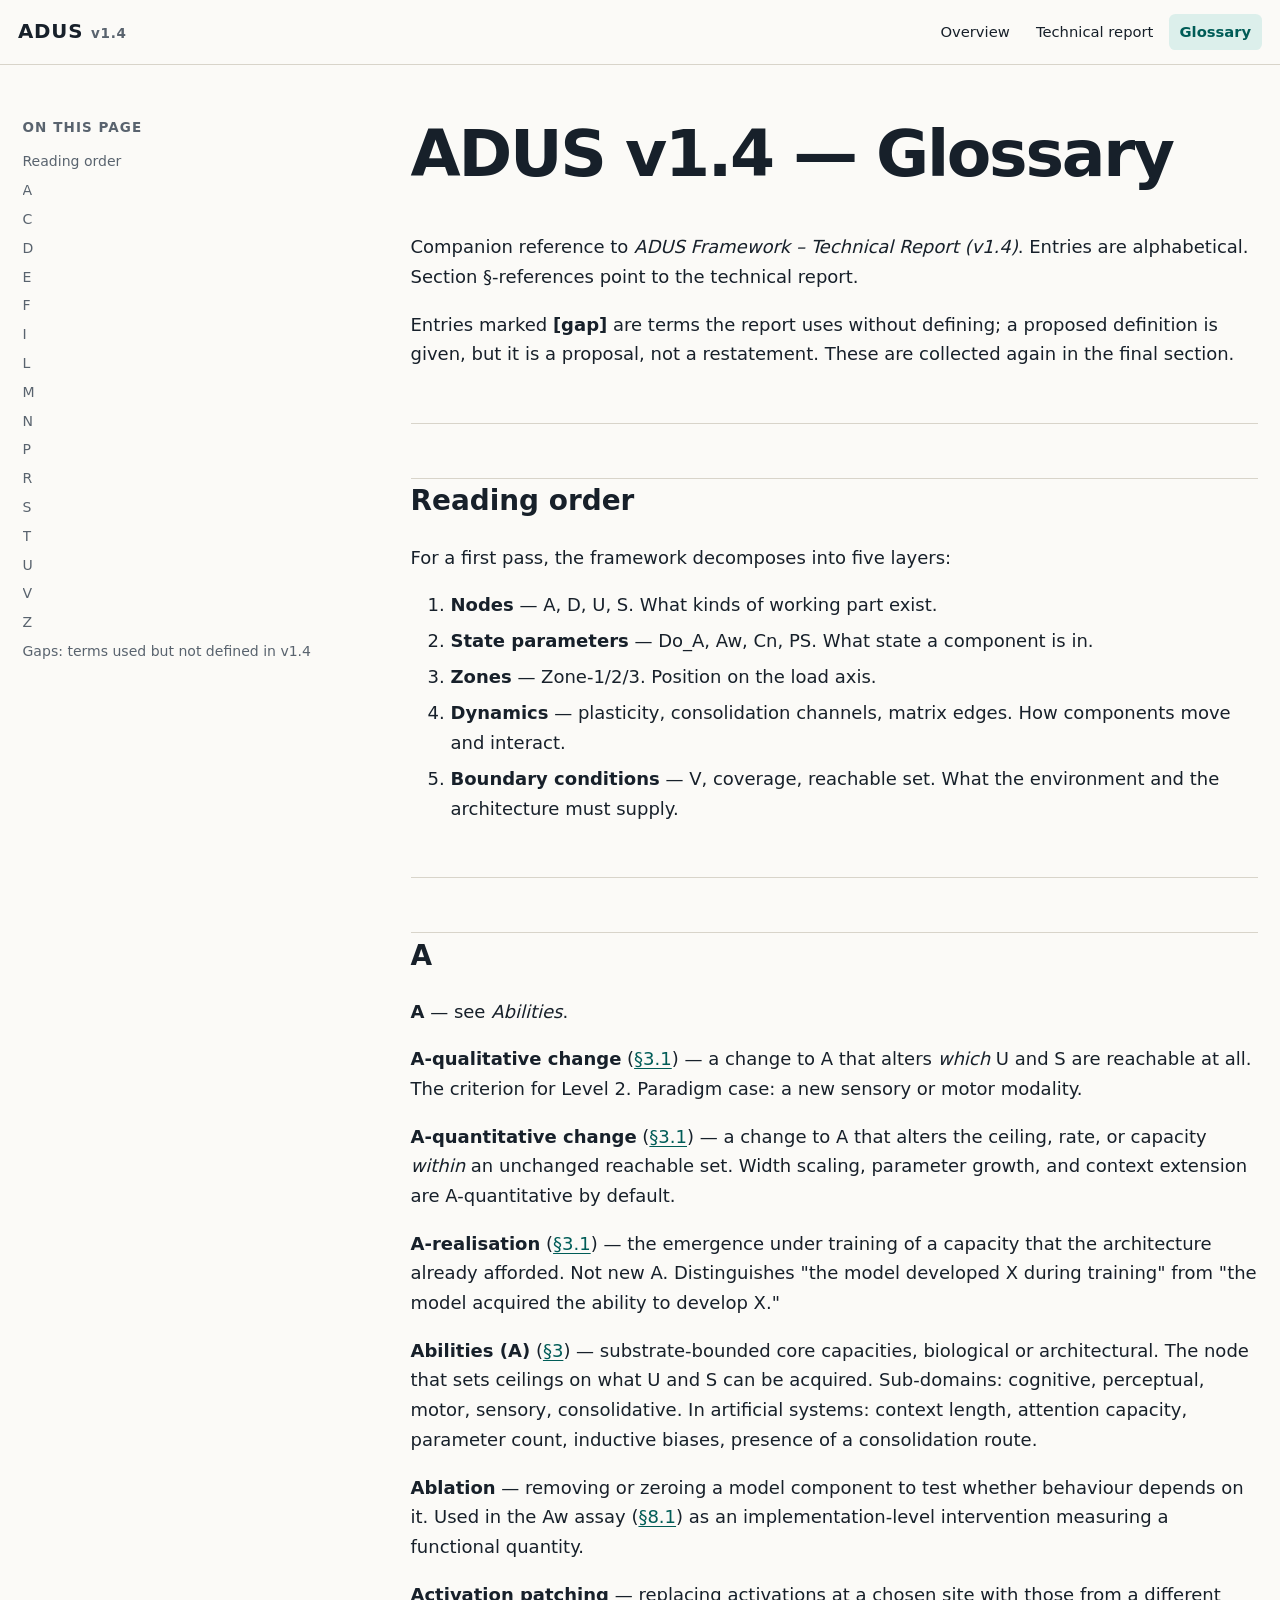
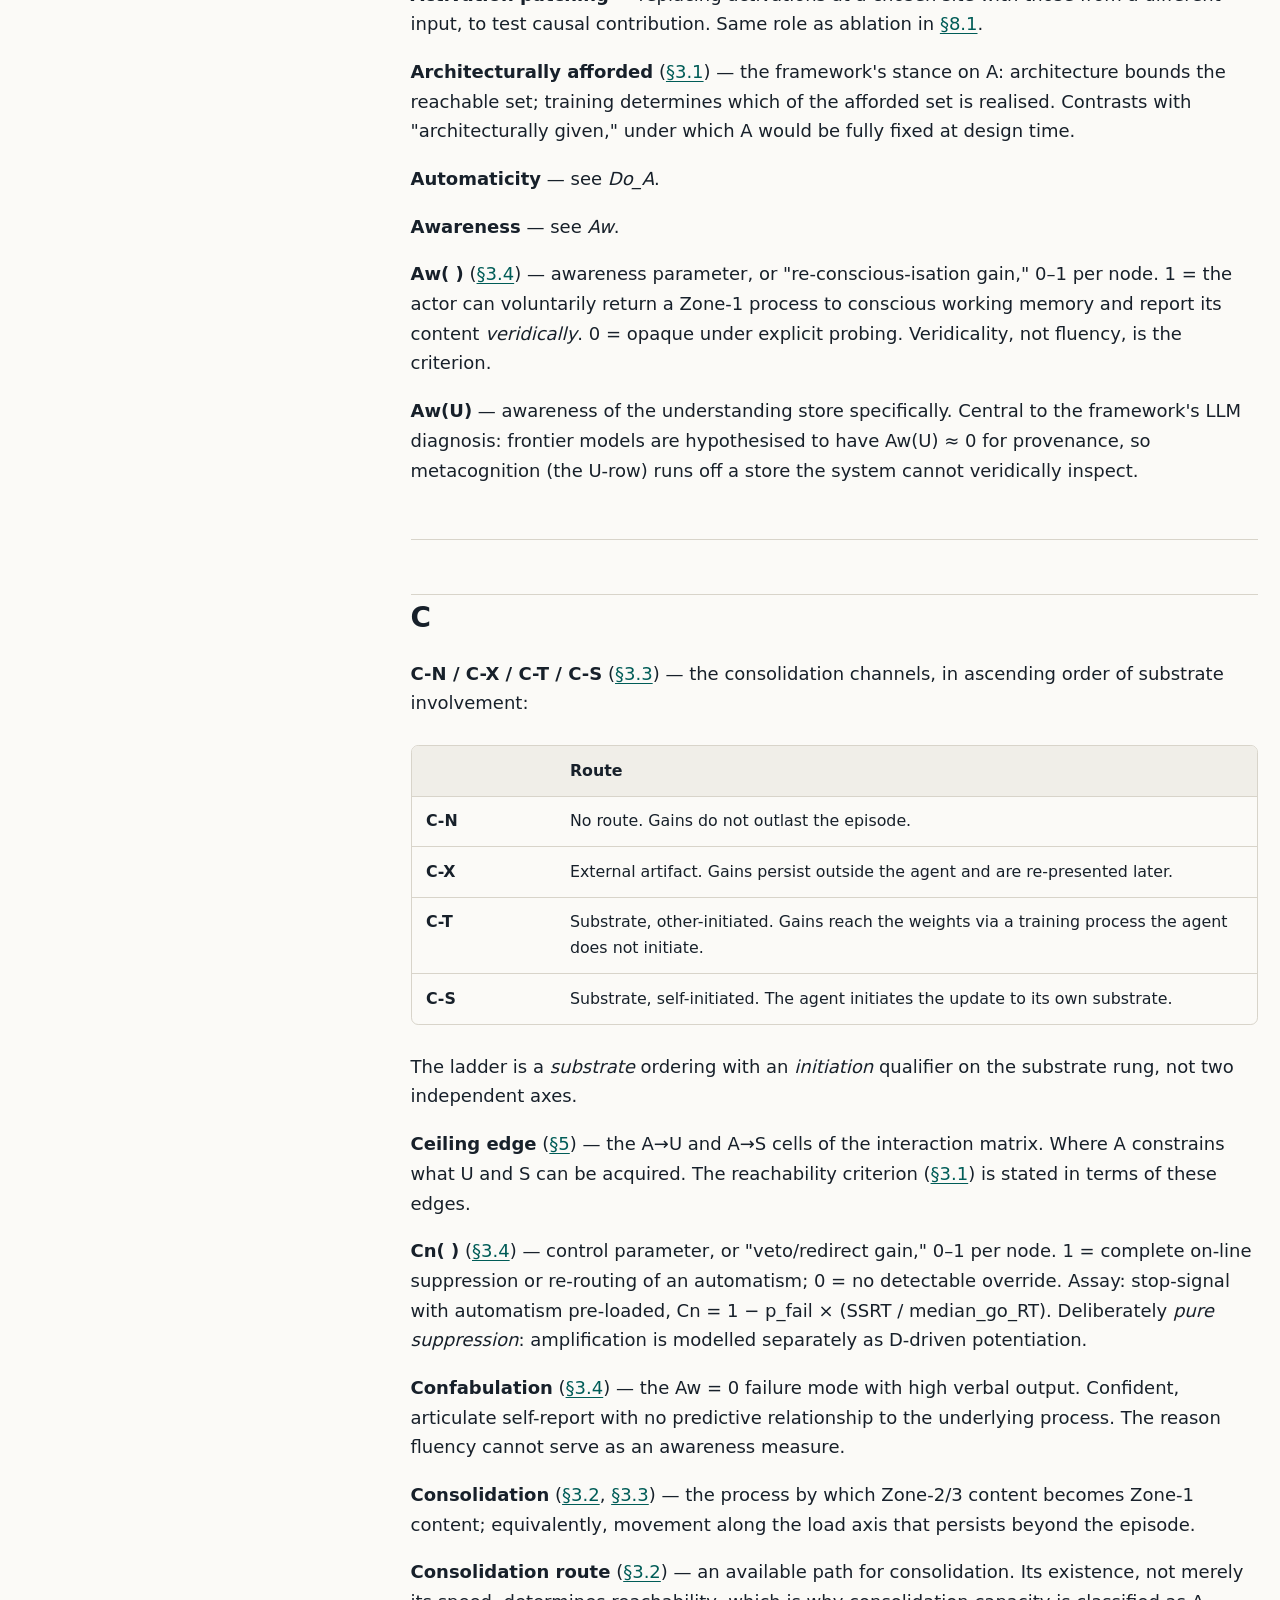
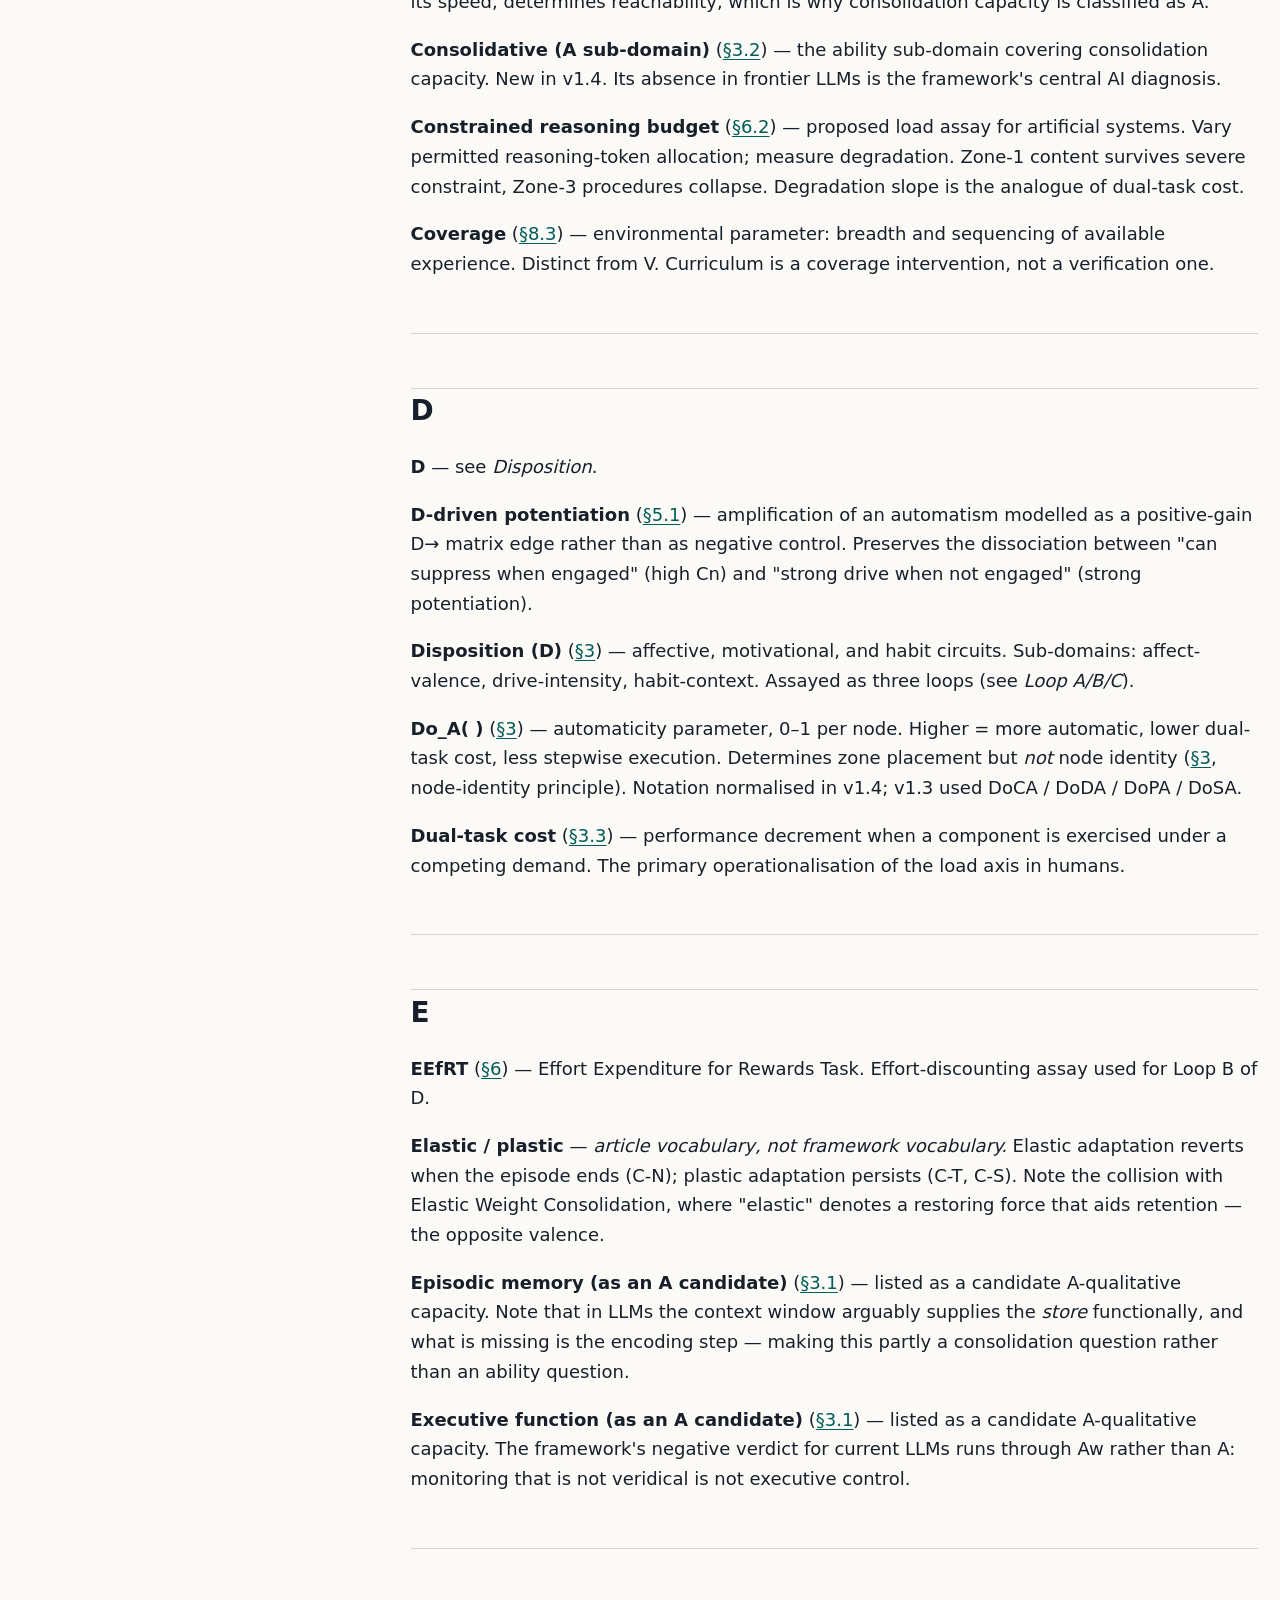
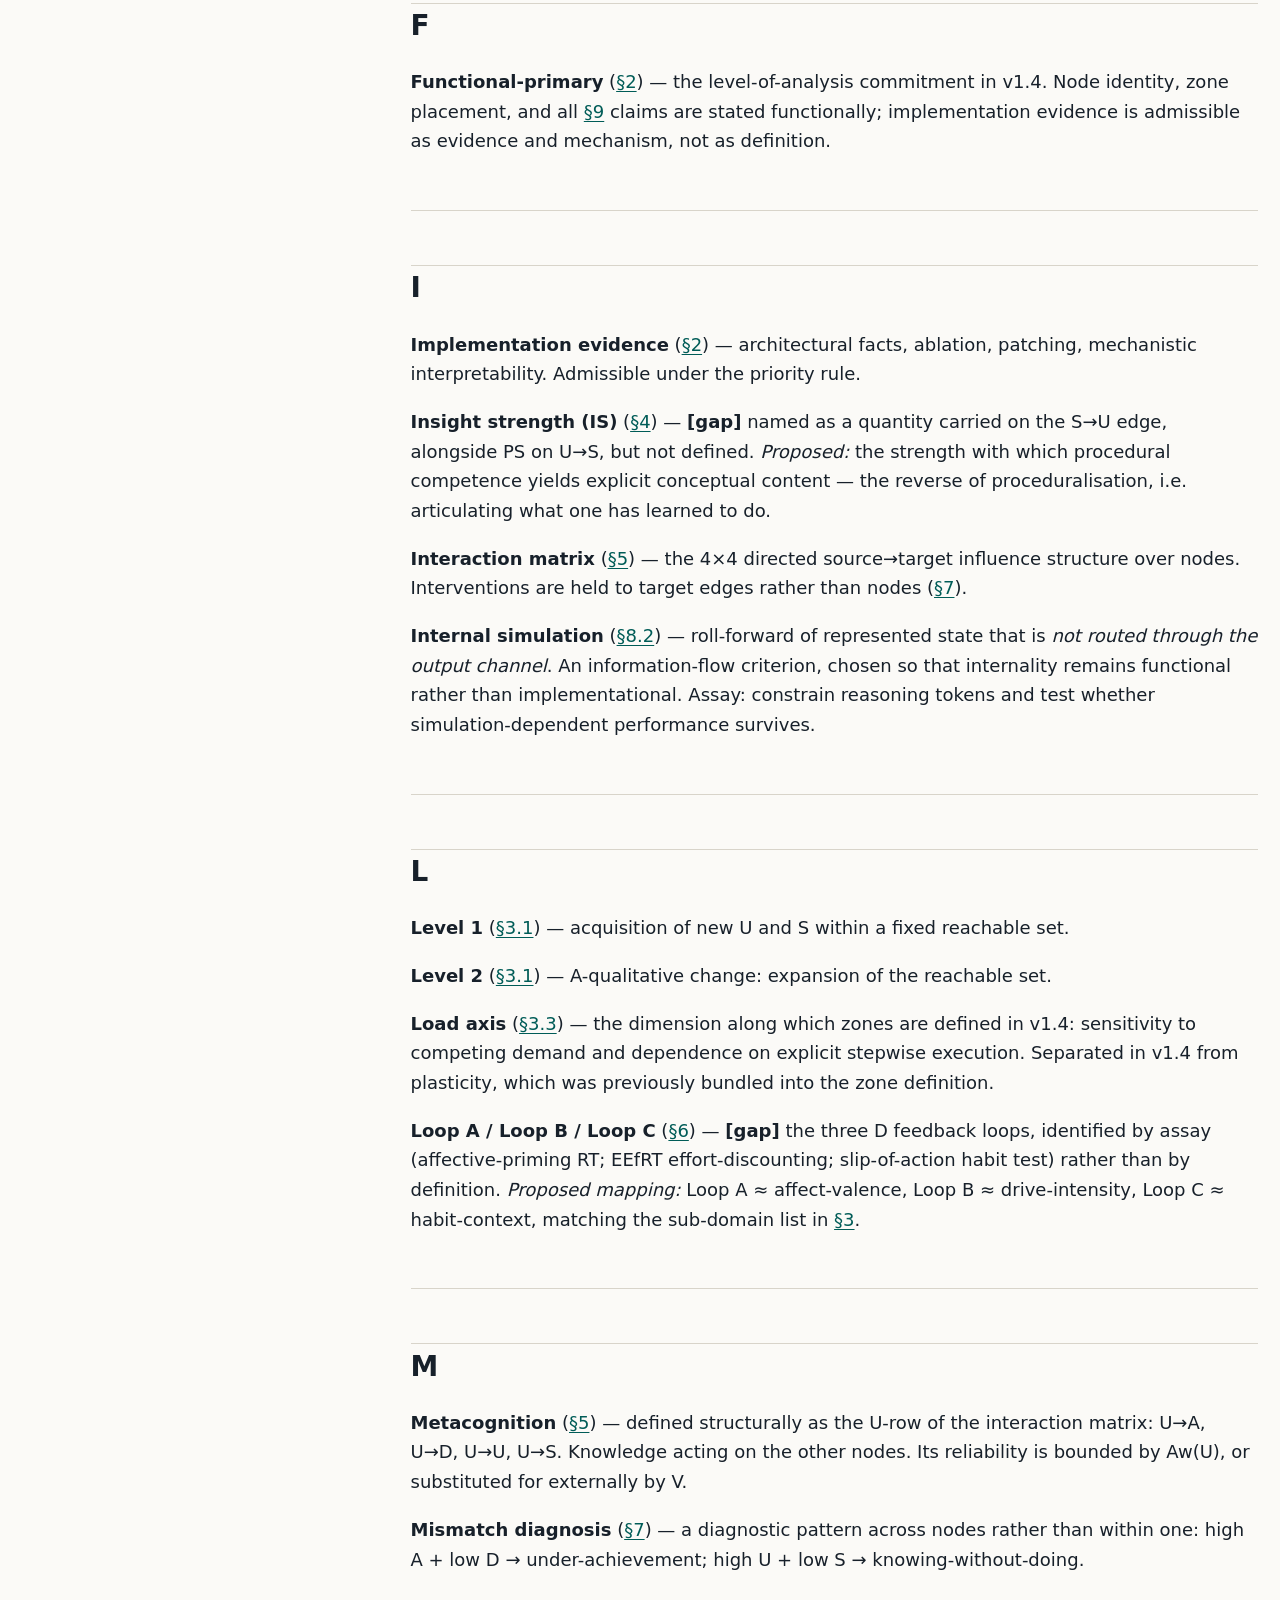
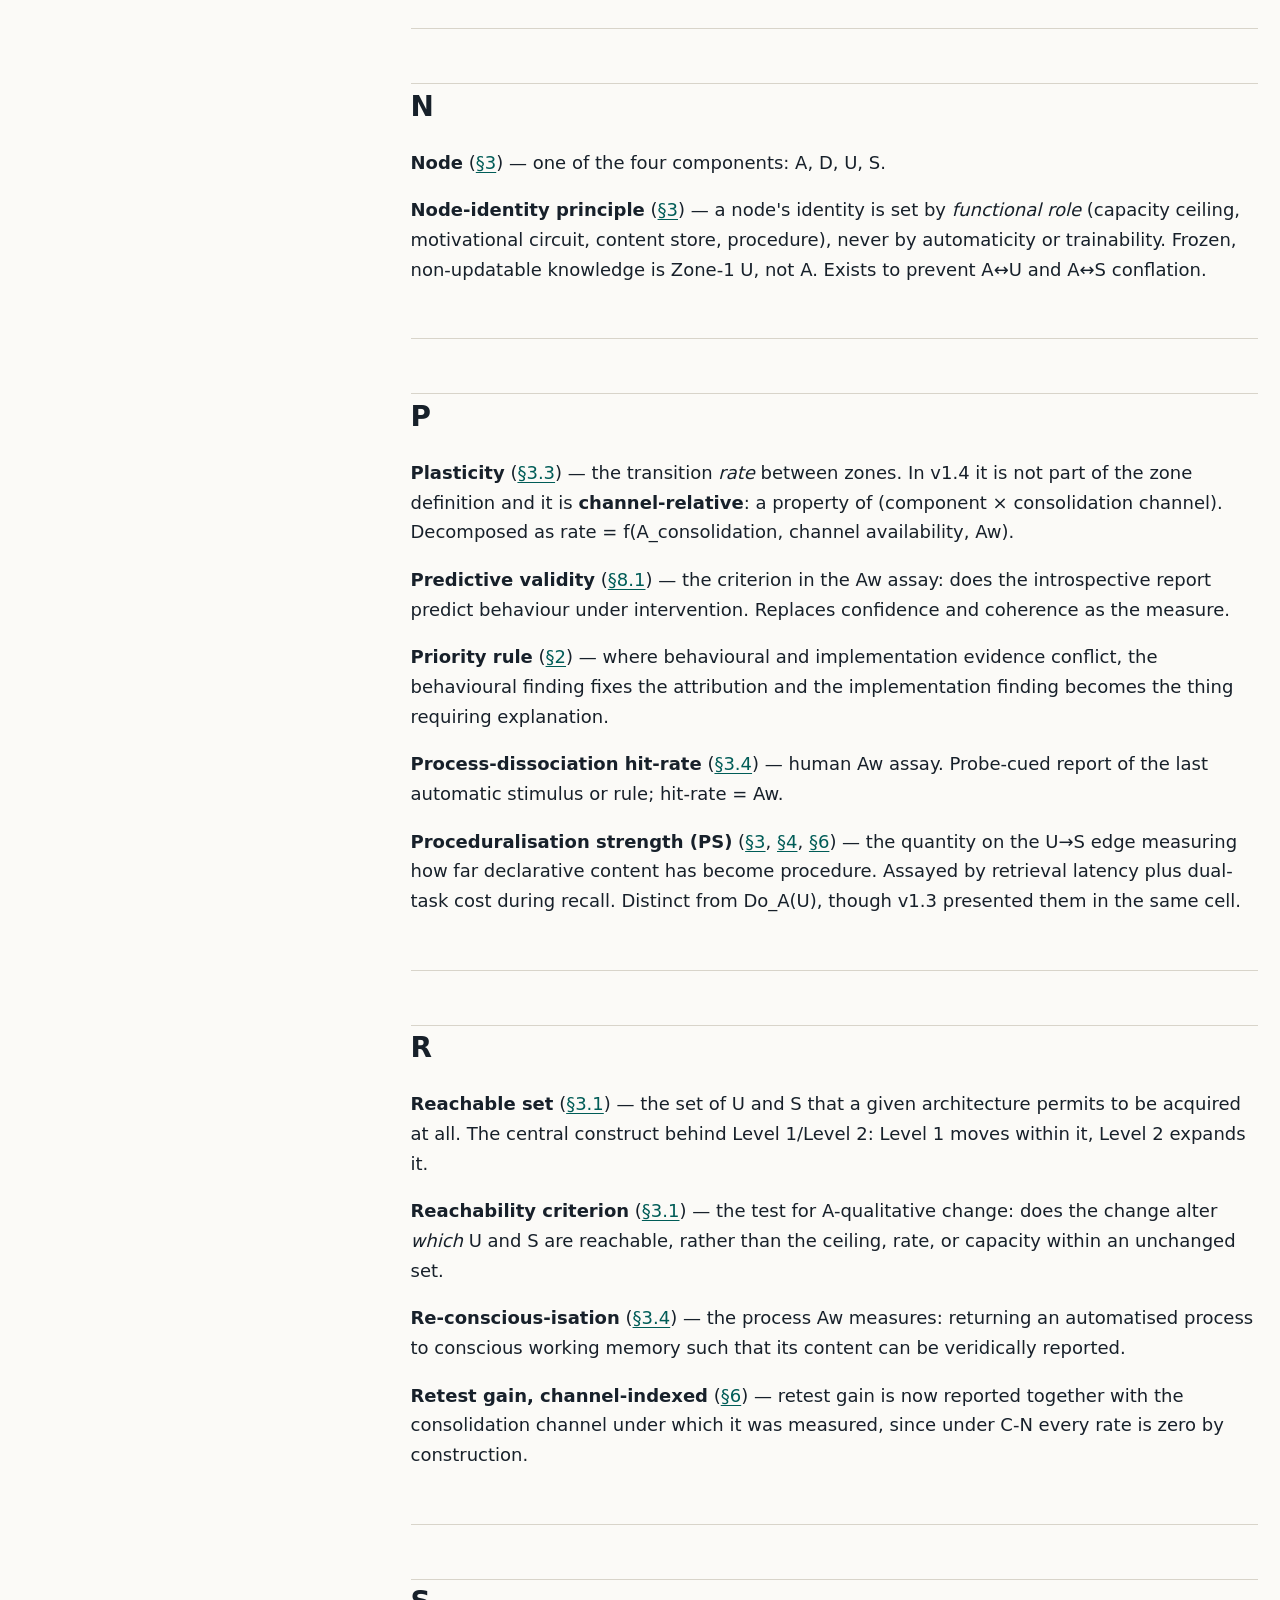
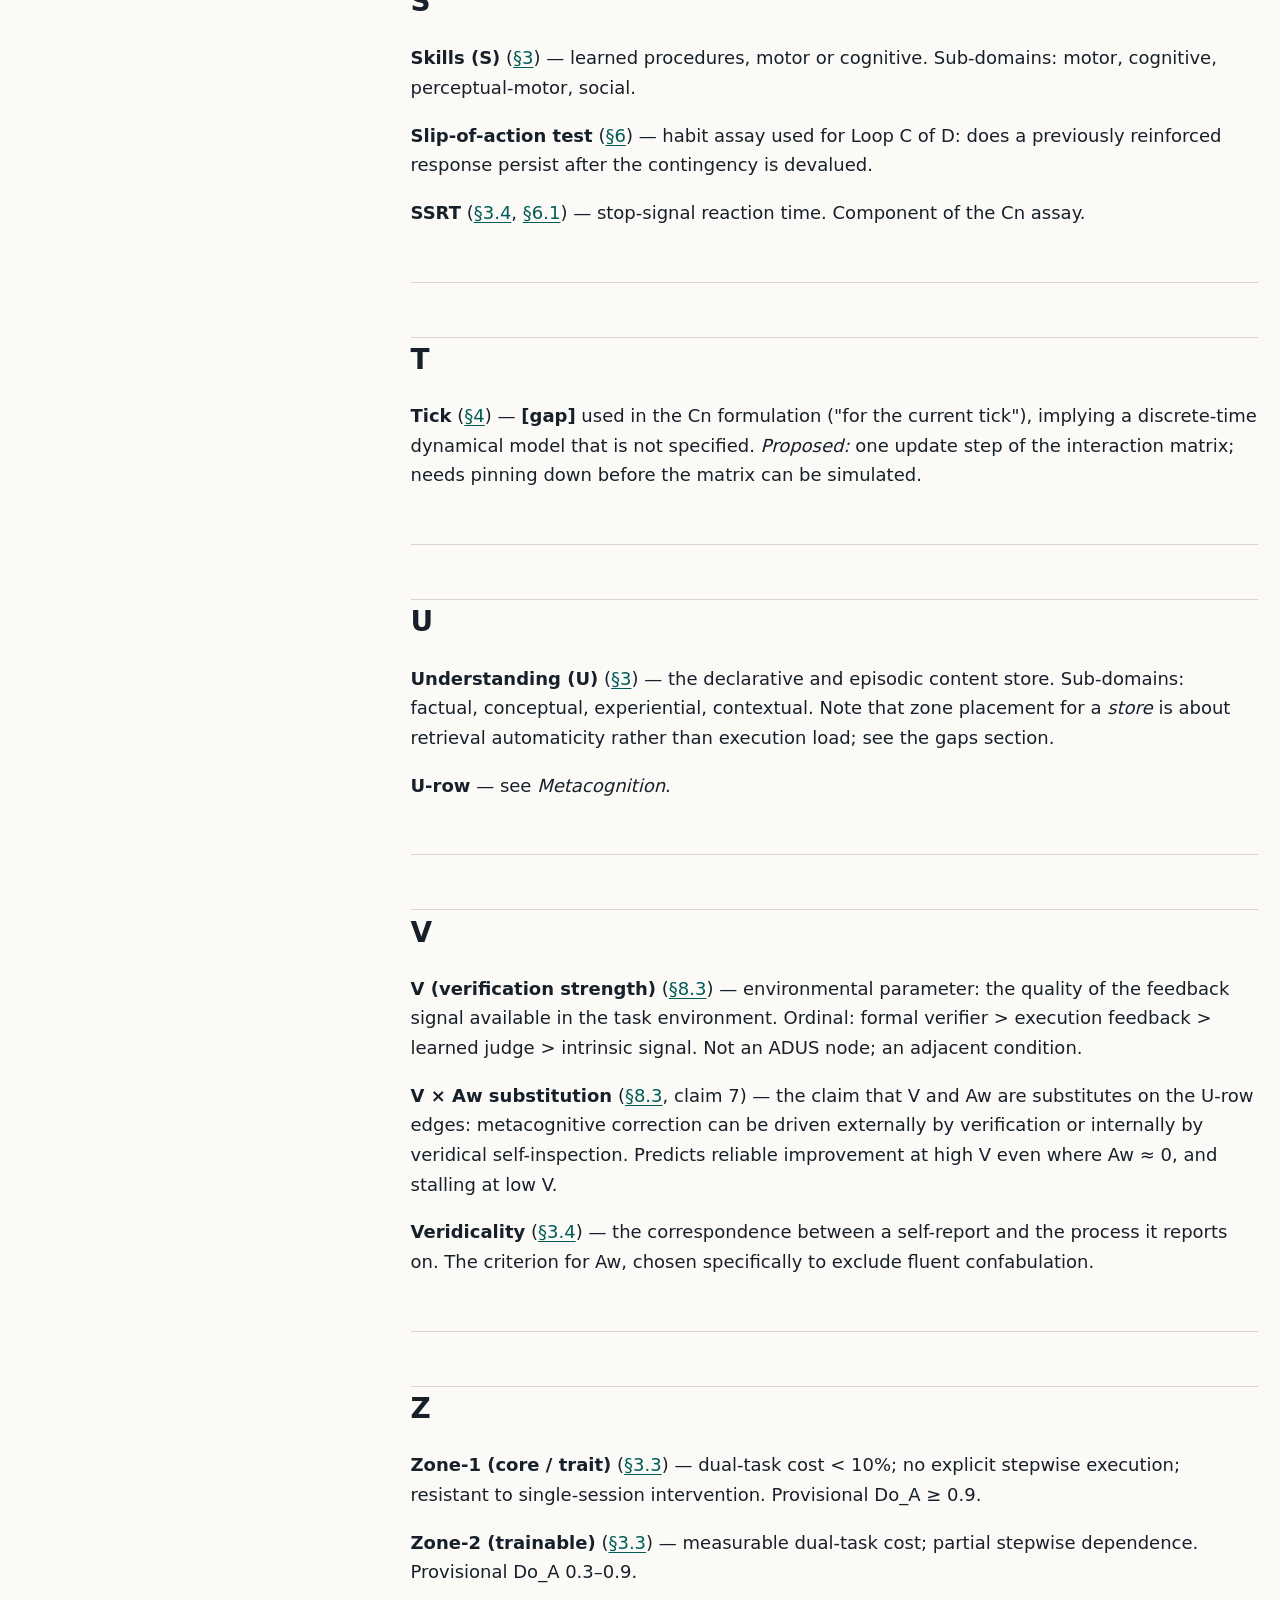
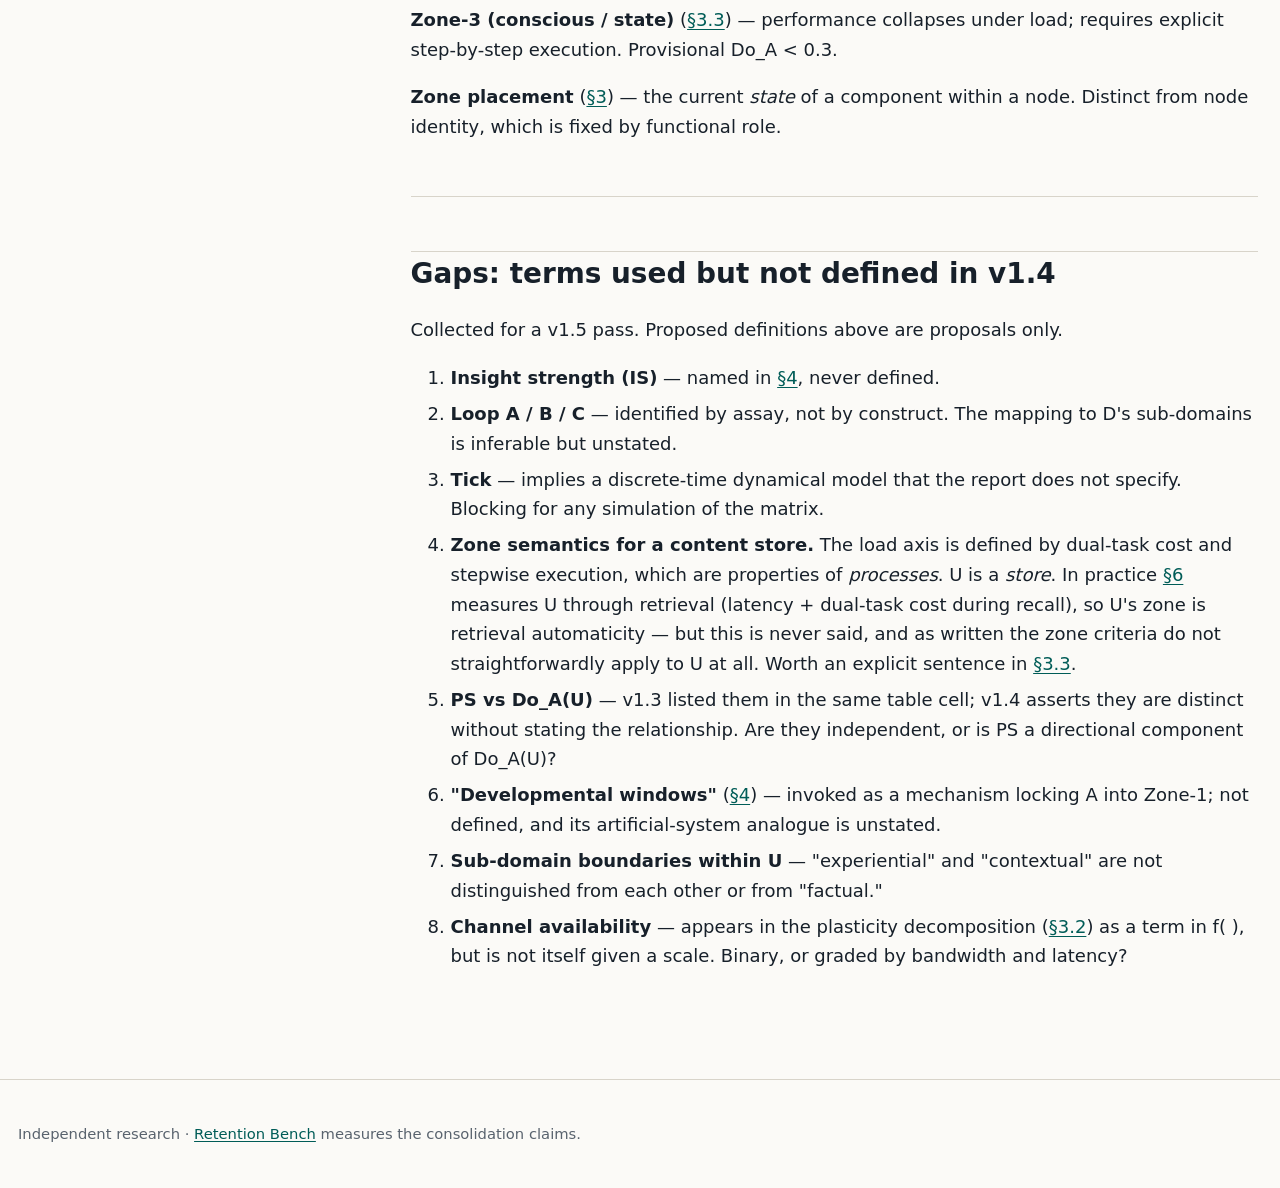
==== docs/glossary.html @ 07ac0e33 "Publish ADUS v1.4 as a static site" ====
<!doctype html>
<html lang="en">
<head>
  <meta charset="utf-8">
  <meta name="viewport" content="width=device-width, initial-scale=1">
  <meta name="description" content="ADUS v1.4 framework documents">
  <title>ADUS v1.4 — Glossary</title>
  <link rel="stylesheet" href="styles.css">
</head>
<body>
  <a class="skip-link" href="#content">Skip to content</a>
  <header class="site-header"><a class="brand" href="index.html">ADUS <span>v1.4</span></a><nav aria-label="Primary"><a href="index.html">Overview</a><a href="report.html">Technical report</a><a href="glossary.html" aria-current="page">Glossary</a></nav></header>
  <div class="layout"><nav class="toc" aria-label="On this page"><h2>On this page</h2><ol><li class="toc-level-2"><a href="#reading-order">Reading order</a></li><li class="toc-level-2"><a href="#a">A</a></li><li class="toc-level-2"><a href="#c">C</a></li><li class="toc-level-2"><a href="#d">D</a></li><li class="toc-level-2"><a href="#e">E</a></li><li class="toc-level-2"><a href="#f">F</a></li><li class="toc-level-2"><a href="#i">I</a></li><li class="toc-level-2"><a href="#l">L</a></li><li class="toc-level-2"><a href="#m">M</a></li><li class="toc-level-2"><a href="#n">N</a></li><li class="toc-level-2"><a href="#p">P</a></li><li class="toc-level-2"><a href="#r">R</a></li><li class="toc-level-2"><a href="#s">S</a></li><li class="toc-level-2"><a href="#t">T</a></li><li class="toc-level-2"><a href="#u">U</a></li><li class="toc-level-2"><a href="#v">V</a></li><li class="toc-level-2"><a href="#z">Z</a></li><li class="toc-level-2"><a href="#gaps-terms-used-but-not-defined-in-v1-4">Gaps: terms used but not defined in v1.4</a></li></ol></nav><main id="content"><h1 id="adus-v1-4-glossary">ADUS v1.4 — Glossary<a class="permalink" href="#adus-v1-4-glossary" aria-label="Link to this section">#</a></h1>
<p>Companion reference to <em>ADUS Framework – Technical Report (v1.4)</em>. Entries are alphabetical. Section §-references point to the technical report.</p>
<p>Entries marked <strong>[gap]</strong> are terms the report uses without defining; a proposed definition is given, but it is a proposal, not a restatement. These are collected again in the final section.</p>
<hr>
<h2 id="reading-order">Reading order<a class="permalink" href="#reading-order" aria-label="Link to this section">#</a></h2>
<p>For a first pass, the framework decomposes into five layers:</p>
<ol>
<li><strong>Nodes</strong> — A, D, U, S. What kinds of working part exist.</li>
<li><strong>State parameters</strong> — Do_A, Aw, Cn, PS. What state a component is in.</li>
<li><strong>Zones</strong> — Zone-1/2/3. Position on the load axis.</li>
<li><strong>Dynamics</strong> — plasticity, consolidation channels, matrix edges. How components move and interact.</li>
<li><strong>Boundary conditions</strong> — V, coverage, reachable set. What the environment and the architecture must supply.</li>
</ol>
<hr>
<h2 id="a">A<a class="permalink" href="#a" aria-label="Link to this section">#</a></h2>
<p><strong>A</strong> — see <em>Abilities</em>.</p>
<p><strong>A-qualitative change</strong> (<a class="section-ref" href="report.html#3-1-abilities-qualitative-and-quantitative-change">§3.1</a>) — a change to A that alters <em>which</em> U and S are reachable at all. The criterion for Level 2. Paradigm case: a new sensory or motor modality.</p>
<p><strong>A-quantitative change</strong> (<a class="section-ref" href="report.html#3-1-abilities-qualitative-and-quantitative-change">§3.1</a>) — a change to A that alters the ceiling, rate, or capacity <em>within</em> an unchanged reachable set. Width scaling, parameter growth, and context extension are A-quantitative by default.</p>
<p><strong>A-realisation</strong> (<a class="section-ref" href="report.html#3-1-abilities-qualitative-and-quantitative-change">§3.1</a>) — the emergence under training of a capacity that the architecture already afforded. Not new A. Distinguishes "the model developed X during training" from "the model acquired the ability to develop X."</p>
<p><strong>Abilities (A)</strong> (<a class="section-ref" href="report.html#3-component-model">§3</a>) — substrate-bounded core capacities, biological or architectural. The node that sets ceilings on what U and S can be acquired. Sub-domains: cognitive, perceptual, motor, sensory, consolidative. In artificial systems: context length, attention capacity, parameter count, inductive biases, presence of a consolidation route.</p>
<p><strong>Ablation</strong> — removing or zeroing a model component to test whether behaviour depends on it. Used in the Aw assay (<a class="section-ref" href="report.html#8-1-proposed-aw-assay">§8.1</a>) as an implementation-level intervention measuring a functional quantity.</p>
<p><strong>Activation patching</strong> — replacing activations at a chosen site with those from a different input, to test causal contribution. Same role as ablation in <a class="section-ref" href="report.html#8-1-proposed-aw-assay">§8.1</a>.</p>
<p><strong>Architecturally afforded</strong> (<a class="section-ref" href="report.html#3-1-abilities-qualitative-and-quantitative-change">§3.1</a>) — the framework's stance on A: architecture bounds the reachable set; training determines which of the afforded set is realised. Contrasts with "architecturally given," under which A would be fully fixed at design time.</p>
<p><strong>Automaticity</strong> — see <em>Do_A</em>.</p>
<p><strong>Awareness</strong> — see <em>Aw</em>.</p>
<p><strong>Aw( )</strong> (<a class="section-ref" href="report.html#3-4-awareness-control-parameters">§3.4</a>) — awareness parameter, or "re-conscious-isation gain," 0–1 per node. 1 = the actor can voluntarily return a Zone-1 process to conscious working memory and report its content <em>veridically</em>. 0 = opaque under explicit probing. Veridicality, not fluency, is the criterion.</p>
<p><strong>Aw(U)</strong> — awareness of the understanding store specifically. Central to the framework's LLM diagnosis: frontier models are hypothesised to have Aw(U) ≈ 0 for provenance, so metacognition (the U-row) runs off a store the system cannot veridically inspect.</p>
<hr>
<h2 id="c">C<a class="permalink" href="#c" aria-label="Link to this section">#</a></h2>
<p><strong>C-N / C-X / C-T / C-S</strong> (<a class="section-ref" href="report.html#3-3-zones-and-plasticity">§3.3</a>) — the consolidation channels, in ascending order of substrate involvement:</p>
<div class="table-wrap"><table><thead><tr><th></th><th>Route</th></tr></thead><tbody>
<tr><td><strong>C-N</strong></td><td>No route. Gains do not outlast the episode.</td></tr>
<tr><td><strong>C-X</strong></td><td>External artifact. Gains persist outside the agent and are re-presented later.</td></tr>
<tr><td><strong>C-T</strong></td><td>Substrate, other-initiated. Gains reach the weights via a training process the agent does not initiate.</td></tr>
<tr><td><strong>C-S</strong></td><td>Substrate, self-initiated. The agent initiates the update to its own substrate.</td></tr>
</tbody></table></div>
<p>The ladder is a <em>substrate</em> ordering with an <em>initiation</em> qualifier on the substrate rung, not two independent axes.</p>
<p><strong>Ceiling edge</strong> (<a class="section-ref" href="report.html#5-interaction-matrix-4-4">§5</a>) — the A→U and A→S cells of the interaction matrix. Where A constrains what U and S can be acquired. The reachability criterion (<a class="section-ref" href="report.html#3-1-abilities-qualitative-and-quantitative-change">§3.1</a>) is stated in terms of these edges.</p>
<p><strong>Cn( )</strong> (<a class="section-ref" href="report.html#3-4-awareness-control-parameters">§3.4</a>) — control parameter, or "veto/redirect gain," 0–1 per node. 1 = complete on-line suppression or re-routing of an automatism; 0 = no detectable override. Assay: stop-signal with automatism pre-loaded, Cn = 1 − p_fail × (SSRT / median_go_RT). Deliberately <em>pure suppression</em>: amplification is modelled separately as D-driven potentiation.</p>
<p><strong>Confabulation</strong> (<a class="section-ref" href="report.html#3-4-awareness-control-parameters">§3.4</a>) — the Aw = 0 failure mode with high verbal output. Confident, articulate self-report with no predictive relationship to the underlying process. The reason fluency cannot serve as an awareness measure.</p>
<p><strong>Consolidation</strong> (<a class="section-ref" href="report.html#3-2-consolidation-as-an-ability">§3.2</a>, <a class="section-ref" href="report.html#3-3-zones-and-plasticity">§3.3</a>) — the process by which Zone-2/3 content becomes Zone-1 content; equivalently, movement along the load axis that persists beyond the episode.</p>
<p><strong>Consolidation route</strong> (<a class="section-ref" href="report.html#3-2-consolidation-as-an-ability">§3.2</a>) — an available path for consolidation. Its existence, not merely its speed, determines reachability, which is why consolidation capacity is classified as A.</p>
<p><strong>Consolidative (A sub-domain)</strong> (<a class="section-ref" href="report.html#3-2-consolidation-as-an-ability">§3.2</a>) — the ability sub-domain covering consolidation capacity. New in v1.4. Its absence in frontier LLMs is the framework's central AI diagnosis.</p>
<p><strong>Constrained reasoning budget</strong> (<a class="section-ref" href="report.html#6-2-proposed-load-assay-for-artificial-systems">§6.2</a>) — proposed load assay for artificial systems. Vary permitted reasoning-token allocation; measure degradation. Zone-1 content survives severe constraint, Zone-3 procedures collapse. Degradation slope is the analogue of dual-task cost.</p>
<p><strong>Coverage</strong> (<a class="section-ref" href="report.html#8-3-adjacent-concepts-environment">§8.3</a>) — environmental parameter: breadth and sequencing of available experience. Distinct from V. Curriculum is a coverage intervention, not a verification one.</p>
<hr>
<h2 id="d">D<a class="permalink" href="#d" aria-label="Link to this section">#</a></h2>
<p><strong>D</strong> — see <em>Disposition</em>.</p>
<p><strong>D-driven potentiation</strong> (<a class="section-ref" href="report.html#5-1-d-driven-potentiation">§5.1</a>) — amplification of an automatism modelled as a positive-gain D→ matrix edge rather than as negative control. Preserves the dissociation between "can suppress when engaged" (high Cn) and "strong drive when not engaged" (strong potentiation).</p>
<p><strong>Disposition (D)</strong> (<a class="section-ref" href="report.html#3-component-model">§3</a>) — affective, motivational, and habit circuits. Sub-domains: affect-valence, drive-intensity, habit-context. Assayed as three loops (see <em>Loop A/B/C</em>).</p>
<p><strong>Do_A( )</strong> (<a class="section-ref" href="report.html#3-component-model">§3</a>) — automaticity parameter, 0–1 per node. Higher = more automatic, lower dual-task cost, less stepwise execution. Determines zone placement but <em>not</em> node identity (<a class="section-ref" href="report.html#3-component-model">§3</a>, node-identity principle). Notation normalised in v1.4; v1.3 used DoCA / DoDA / DoPA / DoSA.</p>
<p><strong>Dual-task cost</strong> (<a class="section-ref" href="report.html#3-3-zones-and-plasticity">§3.3</a>) — performance decrement when a component is exercised under a competing demand. The primary operationalisation of the load axis in humans.</p>
<hr>
<h2 id="e">E<a class="permalink" href="#e" aria-label="Link to this section">#</a></h2>
<p><strong>EEfRT</strong> (<a class="section-ref" href="report.html#6-measurement-suite-2-h-battery">§6</a>) — Effort Expenditure for Rewards Task. Effort-discounting assay used for Loop B of D.</p>
<p><strong>Elastic / plastic</strong> — <em>article vocabulary, not framework vocabulary.</em> Elastic adaptation reverts when the episode ends (C-N); plastic adaptation persists (C-T, C-S). Note the collision with Elastic Weight Consolidation, where "elastic" denotes a restoring force that aids retention — the opposite valence.</p>
<p><strong>Episodic memory (as an A candidate)</strong> (<a class="section-ref" href="report.html#3-1-abilities-qualitative-and-quantitative-change">§3.1</a>) — listed as a candidate A-qualitative capacity. Note that in LLMs the context window arguably supplies the <em>store</em> functionally, and what is missing is the encoding step — making this partly a consolidation question rather than an ability question.</p>
<p><strong>Executive function (as an A candidate)</strong> (<a class="section-ref" href="report.html#3-1-abilities-qualitative-and-quantitative-change">§3.1</a>) — listed as a candidate A-qualitative capacity. The framework's negative verdict for current LLMs runs through Aw rather than A: monitoring that is not veridical is not executive control.</p>
<hr>
<h2 id="f">F<a class="permalink" href="#f" aria-label="Link to this section">#</a></h2>
<p><strong>Functional-primary</strong> (<a class="section-ref" href="report.html#2-level-of-analysis">§2</a>) — the level-of-analysis commitment in v1.4. Node identity, zone placement, and all <a class="section-ref" href="report.html#9-falsifiable-claims">§9</a> claims are stated functionally; implementation evidence is admissible as evidence and mechanism, not as definition.</p>
<hr>
<h2 id="i">I<a class="permalink" href="#i" aria-label="Link to this section">#</a></h2>
<p><strong>Implementation evidence</strong> (<a class="section-ref" href="report.html#2-level-of-analysis">§2</a>) — architectural facts, ablation, patching, mechanistic interpretability. Admissible under the priority rule.</p>
<p><strong>Insight strength (IS)</strong> (<a class="section-ref" href="report.html#4-operational-boundaries">§4</a>) — <strong>[gap]</strong> named as a quantity carried on the S→U edge, alongside PS on U→S, but not defined. <em>Proposed:</em> the strength with which procedural competence yields explicit conceptual content — the reverse of proceduralisation, i.e. articulating what one has learned to do.</p>
<p><strong>Interaction matrix</strong> (<a class="section-ref" href="report.html#5-interaction-matrix-4-4">§5</a>) — the 4×4 directed source→target influence structure over nodes. Interventions are held to target edges rather than nodes (<a class="section-ref" href="report.html#7-human-enhancement-heuristics">§7</a>).</p>
<p><strong>Internal simulation</strong> (<a class="section-ref" href="report.html#8-2-internal-simulation-functional-criterion-and-assay">§8.2</a>) — roll-forward of represented state that is <em>not routed through the output channel</em>. An information-flow criterion, chosen so that internality remains functional rather than implementational. Assay: constrain reasoning tokens and test whether simulation-dependent performance survives.</p>
<hr>
<h2 id="l">L<a class="permalink" href="#l" aria-label="Link to this section">#</a></h2>
<p><strong>Level 1</strong> (<a class="section-ref" href="report.html#3-1-abilities-qualitative-and-quantitative-change">§3.1</a>) — acquisition of new U and S within a fixed reachable set.</p>
<p><strong>Level 2</strong> (<a class="section-ref" href="report.html#3-1-abilities-qualitative-and-quantitative-change">§3.1</a>) — A-qualitative change: expansion of the reachable set.</p>
<p><strong>Load axis</strong> (<a class="section-ref" href="report.html#3-3-zones-and-plasticity">§3.3</a>) — the dimension along which zones are defined in v1.4: sensitivity to competing demand and dependence on explicit stepwise execution. Separated in v1.4 from plasticity, which was previously bundled into the zone definition.</p>
<p><strong>Loop A / Loop B / Loop C</strong> (<a class="section-ref" href="report.html#6-measurement-suite-2-h-battery">§6</a>) — <strong>[gap]</strong> the three D feedback loops, identified by assay (affective-priming RT; EEfRT effort-discounting; slip-of-action habit test) rather than by definition. <em>Proposed mapping:</em> Loop A ≈ affect-valence, Loop B ≈ drive-intensity, Loop C ≈ habit-context, matching the sub-domain list in <a class="section-ref" href="report.html#3-component-model">§3</a>.</p>
<hr>
<h2 id="m">M<a class="permalink" href="#m" aria-label="Link to this section">#</a></h2>
<p><strong>Metacognition</strong> (<a class="section-ref" href="report.html#5-interaction-matrix-4-4">§5</a>) — defined structurally as the U-row of the interaction matrix: U→A, U→D, U→U, U→S. Knowledge acting on the other nodes. Its reliability is bounded by Aw(U), or substituted for externally by V.</p>
<p><strong>Mismatch diagnosis</strong> (<a class="section-ref" href="report.html#7-human-enhancement-heuristics">§7</a>) — a diagnostic pattern across nodes rather than within one: high A + low D → under-achievement; high U + low S → knowing-without-doing.</p>
<hr>
<h2 id="n">N<a class="permalink" href="#n" aria-label="Link to this section">#</a></h2>
<p><strong>Node</strong> (<a class="section-ref" href="report.html#3-component-model">§3</a>) — one of the four components: A, D, U, S.</p>
<p><strong>Node-identity principle</strong> (<a class="section-ref" href="report.html#3-component-model">§3</a>) — a node's identity is set by <em>functional role</em> (capacity ceiling, motivational circuit, content store, procedure), never by automaticity or trainability. Frozen, non-updatable knowledge is Zone-1 U, not A. Exists to prevent A↔U and A↔S conflation.</p>
<hr>
<h2 id="p">P<a class="permalink" href="#p" aria-label="Link to this section">#</a></h2>
<p><strong>Plasticity</strong> (<a class="section-ref" href="report.html#3-3-zones-and-plasticity">§3.3</a>) — the transition <em>rate</em> between zones. In v1.4 it is not part of the zone definition and it is <strong>channel-relative</strong>: a property of (component × consolidation channel). Decomposed as rate = f(A_consolidation, channel availability, Aw).</p>
<p><strong>Predictive validity</strong> (<a class="section-ref" href="report.html#8-1-proposed-aw-assay">§8.1</a>) — the criterion in the Aw assay: does the introspective report predict behaviour under intervention. Replaces confidence and coherence as the measure.</p>
<p><strong>Priority rule</strong> (<a class="section-ref" href="report.html#2-level-of-analysis">§2</a>) — where behavioural and implementation evidence conflict, the behavioural finding fixes the attribution and the implementation finding becomes the thing requiring explanation.</p>
<p><strong>Process-dissociation hit-rate</strong> (<a class="section-ref" href="report.html#3-4-awareness-control-parameters">§3.4</a>) — human Aw assay. Probe-cued report of the last automatic stimulus or rule; hit-rate = Aw.</p>
<p><strong>Proceduralisation strength (PS)</strong> (<a class="section-ref" href="report.html#3-component-model">§3</a>, <a class="section-ref" href="report.html#4-operational-boundaries">§4</a>, <a class="section-ref" href="report.html#6-measurement-suite-2-h-battery">§6</a>) — the quantity on the U→S edge measuring how far declarative content has become procedure. Assayed by retrieval latency plus dual-task cost during recall. Distinct from Do_A(U), though v1.3 presented them in the same cell.</p>
<hr>
<h2 id="r">R<a class="permalink" href="#r" aria-label="Link to this section">#</a></h2>
<p><strong>Reachable set</strong> (<a class="section-ref" href="report.html#3-1-abilities-qualitative-and-quantitative-change">§3.1</a>) — the set of U and S that a given architecture permits to be acquired at all. The central construct behind Level 1/Level 2: Level 1 moves within it, Level 2 expands it.</p>
<p><strong>Reachability criterion</strong> (<a class="section-ref" href="report.html#3-1-abilities-qualitative-and-quantitative-change">§3.1</a>) — the test for A-qualitative change: does the change alter <em>which</em> U and S are reachable, rather than the ceiling, rate, or capacity within an unchanged set.</p>
<p><strong>Re-conscious-isation</strong> (<a class="section-ref" href="report.html#3-4-awareness-control-parameters">§3.4</a>) — the process Aw measures: returning an automatised process to conscious working memory such that its content can be veridically reported.</p>
<p><strong>Retest gain, channel-indexed</strong> (<a class="section-ref" href="report.html#6-measurement-suite-2-h-battery">§6</a>) — retest gain is now reported together with the consolidation channel under which it was measured, since under C-N every rate is zero by construction.</p>
<hr>
<h2 id="s">S<a class="permalink" href="#s" aria-label="Link to this section">#</a></h2>
<p><strong>Skills (S)</strong> (<a class="section-ref" href="report.html#3-component-model">§3</a>) — learned procedures, motor or cognitive. Sub-domains: motor, cognitive, perceptual-motor, social.</p>
<p><strong>Slip-of-action test</strong> (<a class="section-ref" href="report.html#6-measurement-suite-2-h-battery">§6</a>) — habit assay used for Loop C of D: does a previously reinforced response persist after the contingency is devalued.</p>
<p><strong>SSRT</strong> (<a class="section-ref" href="report.html#3-4-awareness-control-parameters">§3.4</a>, <a class="section-ref" href="report.html#6-1-awareness-control-extra-15-min">§6.1</a>) — stop-signal reaction time. Component of the Cn assay.</p>
<hr>
<h2 id="t">T<a class="permalink" href="#t" aria-label="Link to this section">#</a></h2>
<p><strong>Tick</strong> (<a class="section-ref" href="report.html#4-operational-boundaries">§4</a>) — <strong>[gap]</strong> used in the Cn formulation ("for the current tick"), implying a discrete-time dynamical model that is not specified. <em>Proposed:</em> one update step of the interaction matrix; needs pinning down before the matrix can be simulated.</p>
<hr>
<h2 id="u">U<a class="permalink" href="#u" aria-label="Link to this section">#</a></h2>
<p><strong>Understanding (U)</strong> (<a class="section-ref" href="report.html#3-component-model">§3</a>) — the declarative and episodic content store. Sub-domains: factual, conceptual, experiential, contextual. Note that zone placement for a <em>store</em> is about retrieval automaticity rather than execution load; see the gaps section.</p>
<p><strong>U-row</strong> — see <em>Metacognition</em>.</p>
<hr>
<h2 id="v">V<a class="permalink" href="#v" aria-label="Link to this section">#</a></h2>
<p><strong>V (verification strength)</strong> (<a class="section-ref" href="report.html#8-3-adjacent-concepts-environment">§8.3</a>) — environmental parameter: the quality of the feedback signal available in the task environment. Ordinal: formal verifier &gt; execution feedback &gt; learned judge &gt; intrinsic signal. Not an ADUS node; an adjacent condition.</p>
<p><strong>V × Aw substitution</strong> (<a class="section-ref" href="report.html#8-3-adjacent-concepts-environment">§8.3</a>, claim 7) — the claim that V and Aw are substitutes on the U-row edges: metacognitive correction can be driven externally by verification or internally by veridical self-inspection. Predicts reliable improvement at high V even where Aw ≈ 0, and stalling at low V.</p>
<p><strong>Veridicality</strong> (<a class="section-ref" href="report.html#3-4-awareness-control-parameters">§3.4</a>) — the correspondence between a self-report and the process it reports on. The criterion for Aw, chosen specifically to exclude fluent confabulation.</p>
<hr>
<h2 id="z">Z<a class="permalink" href="#z" aria-label="Link to this section">#</a></h2>
<p><strong>Zone-1 (core / trait)</strong> (<a class="section-ref" href="report.html#3-3-zones-and-plasticity">§3.3</a>) — dual-task cost &lt; 10%; no explicit stepwise execution; resistant to single-session intervention. Provisional Do_A ≥ 0.9.</p>
<p><strong>Zone-2 (trainable)</strong> (<a class="section-ref" href="report.html#3-3-zones-and-plasticity">§3.3</a>) — measurable dual-task cost; partial stepwise dependence. Provisional Do_A 0.3–0.9.</p>
<p><strong>Zone-3 (conscious / state)</strong> (<a class="section-ref" href="report.html#3-3-zones-and-plasticity">§3.3</a>) — performance collapses under load; requires explicit step-by-step execution. Provisional Do_A &lt; 0.3.</p>
<p><strong>Zone placement</strong> (<a class="section-ref" href="report.html#3-component-model">§3</a>) — the current <em>state</em> of a component within a node. Distinct from node identity, which is fixed by functional role.</p>
<hr>
<h2 id="gaps-terms-used-but-not-defined-in-v1-4">Gaps: terms used but not defined in v1.4<a class="permalink" href="#gaps-terms-used-but-not-defined-in-v1-4" aria-label="Link to this section">#</a></h2>
<p>Collected for a v1.5 pass. Proposed definitions above are proposals only.</p>
<ol>
<li><strong>Insight strength (IS)</strong> — named in <a class="section-ref" href="report.html#4-operational-boundaries">§4</a>, never defined.</li>
<li><strong>Loop A / B / C</strong> — identified by assay, not by construct. The mapping to D's sub-domains is inferable but unstated.</li>
<li><strong>Tick</strong> — implies a discrete-time dynamical model that the report does not specify. Blocking for any simulation of the matrix.</li>
<li><strong>Zone semantics for a content store.</strong> The load axis is defined by dual-task cost and stepwise execution, which are properties of <em>processes</em>. U is a <em>store</em>. In practice <a class="section-ref" href="report.html#6-measurement-suite-2-h-battery">§6</a> measures U through retrieval (latency + dual-task cost during recall), so U's zone is retrieval automaticity — but this is never said, and as written the zone criteria do not straightforwardly apply to U at all. Worth an explicit sentence in <a class="section-ref" href="report.html#3-3-zones-and-plasticity">§3.3</a>.</li>
<li><strong>PS vs Do_A(U)</strong> — v1.3 listed them in the same table cell; v1.4 asserts they are distinct without stating the relationship. Are they independent, or is PS a directional component of Do_A(U)?</li>
<li><strong>"Developmental windows"</strong> (<a class="section-ref" href="report.html#4-operational-boundaries">§4</a>) — invoked as a mechanism locking A into Zone-1; not defined, and its artificial-system analogue is unstated.</li>
<li><strong>Sub-domain boundaries within U</strong> — "experiential" and "contextual" are not distinguished from each other or from "factual."</li>
<li><strong>Channel availability</strong> — appears in the plasticity decomposition (<a class="section-ref" href="report.html#3-2-consolidation-as-an-ability">§3.2</a>) as a term in f( ), but is not itself given a scale. Binary, or graded by bandwidth and latency?</li>
</ol></main></div>
  <footer><p>Independent research · <a href="https://github.com/symbolfarm/retention-bench">Retention Bench</a> measures the consolidation claims.</p></footer>
</body>
</html>
---- docs/styles.css ----
:root {
  color-scheme: light;
  --ink: #17202a;
  --muted: #59636e;
  --paper: #fbfaf7;
  --panel: #f0eee8;
  --line: #d8d4ca;
  --accent: #005c57;
  --accent-soft: #dcefeb;
  font-family: Inter, ui-sans-serif, system-ui, -apple-system, BlinkMacSystemFont, "Segoe UI", sans-serif;
  font-size: 18px;
  line-height: 1.65;
}
* { box-sizing: border-box; }
html { scroll-behavior: smooth; }
body { margin: 0; color: var(--ink); background: var(--paper); }
a { color: var(--accent); text-underline-offset: .15em; }
a:hover { text-decoration-thickness: 2px; }
.skip-link { position: absolute; left: -9999px; top: 0; padding: .6rem; background: white; z-index: 2; }
.skip-link:focus { left: .5rem; }
.site-header { position: sticky; top: 0; z-index: 1; display: flex; align-items: center; justify-content: space-between; gap: 1rem; padding: .75rem max(1rem, calc((100vw - 76rem) / 2)); border-bottom: 1px solid var(--line); background: color-mix(in srgb, var(--paper) 94%, transparent); backdrop-filter: blur(10px); }
.brand { color: var(--ink); font-size: 1.1rem; font-weight: 800; text-decoration: none; letter-spacing: .04em; }
.brand span { color: var(--muted); font-size: .75rem; font-weight: 600; }
.site-header nav { display: flex; gap: .25rem; }
.site-header nav a { padding: .35rem .6rem; border-radius: .35rem; color: var(--ink); font-size: .82rem; text-decoration: none; }
.site-header nav a[aria-current="page"] { color: var(--accent); background: var(--accent-soft); font-weight: 700; }
.layout { display: grid; grid-template-columns: minmax(13rem, 18rem) minmax(0, 48rem); gap: clamp(2rem, 5vw, 5rem); max-width: 76rem; margin: 0 auto; padding: 3rem 1.25rem 5rem; }
main { min-width: 0; }
main > h1:first-child { margin-top: 0; font-size: clamp(2rem, 6vw, 3.6rem); line-height: 1.08; letter-spacing: -.035em; }
h2 { margin-top: 2.8rem; padding-top: .3rem; border-top: 1px solid var(--line); font-size: 1.55rem; line-height: 1.25; }
h3 { margin-top: 2.2rem; font-size: 1.2rem; line-height: 1.3; }
h4, h5, h6 { margin-top: 1.8rem; }
h1, h2, h3 { text-wrap: balance; }
p, li { max-width: 75ch; }
li + li { margin-top: .35rem; }
.permalink { margin-left: .45rem; opacity: 0; font-size: .75em; text-decoration: none; }
h1:hover .permalink, h2:hover .permalink, h3:hover .permalink, .permalink:focus { opacity: 1; }
.toc { position: sticky; top: 5rem; align-self: start; max-height: calc(100vh - 7rem); overflow: auto; }
.toc h2 { margin: 0 0 .7rem; padding: 0; border: 0; color: var(--muted); font-size: .75rem; letter-spacing: .08em; text-transform: uppercase; }
.toc ol { margin: 0; padding: 0; list-style: none; }
.toc li { margin: .25rem 0; line-height: 1.35; }
.toc a { color: var(--muted); font-size: .78rem; text-decoration: none; }
.toc a:hover { color: var(--accent); }
.toc-level-3 { padding-left: .8rem; }
.table-wrap { max-width: 100%; overflow-x: auto; margin: 1.5rem 0; border: 1px solid var(--line); border-radius: .4rem; }
table { width: 100%; border-collapse: collapse; font-size: .88rem; }
th, td { min-width: 8rem; padding: .65rem .8rem; border-bottom: 1px solid var(--line); text-align: left; vertical-align: top; }
th { background: var(--panel); }
tr:last-child td { border-bottom: 0; }
blockquote { margin: 1.5rem 0; padding: .8rem 1.1rem; border-left: .25rem solid var(--accent); background: var(--accent-soft); }
pre { overflow-x: auto; padding: 1rem; border-radius: .4rem; color: #f8f8f2; background: #20262d; font-size: .82rem; }
code { padding: .08em .25em; border-radius: .2rem; background: var(--panel); font-size: .88em; }
pre code { padding: 0; background: none; }
hr { margin: 3rem 0; border: 0; border-top: 1px solid var(--line); }
.section-ref { white-space: nowrap; }
footer { padding: 1.5rem max(1rem, calc((100vw - 76rem) / 2)); border-top: 1px solid var(--line); color: var(--muted); font-size: .82rem; }
@media (max-width: 760px) {
  :root { font-size: 16px; }
  .site-header { position: static; align-items: flex-start; padding: .75rem 1rem; }
  .site-header nav { flex-wrap: wrap; justify-content: flex-end; }
  .site-header nav a { padding: .25rem .4rem; }
  .layout { display: block; padding: 2rem 1rem 4rem; }
  .toc { position: static; max-height: none; margin: 0 0 2.5rem; padding: 1rem; border-radius: .4rem; background: var(--panel); }
  .toc-level-3 { display: none; }
  main > h1:first-child { font-size: 2.25rem; }
  h2 { font-size: 1.35rem; }
}
@media print {
  .site-header, .toc, footer, .permalink, .skip-link { display: none; }
  .layout { display: block; max-width: none; padding: 0; }
  a { color: inherit; }
}
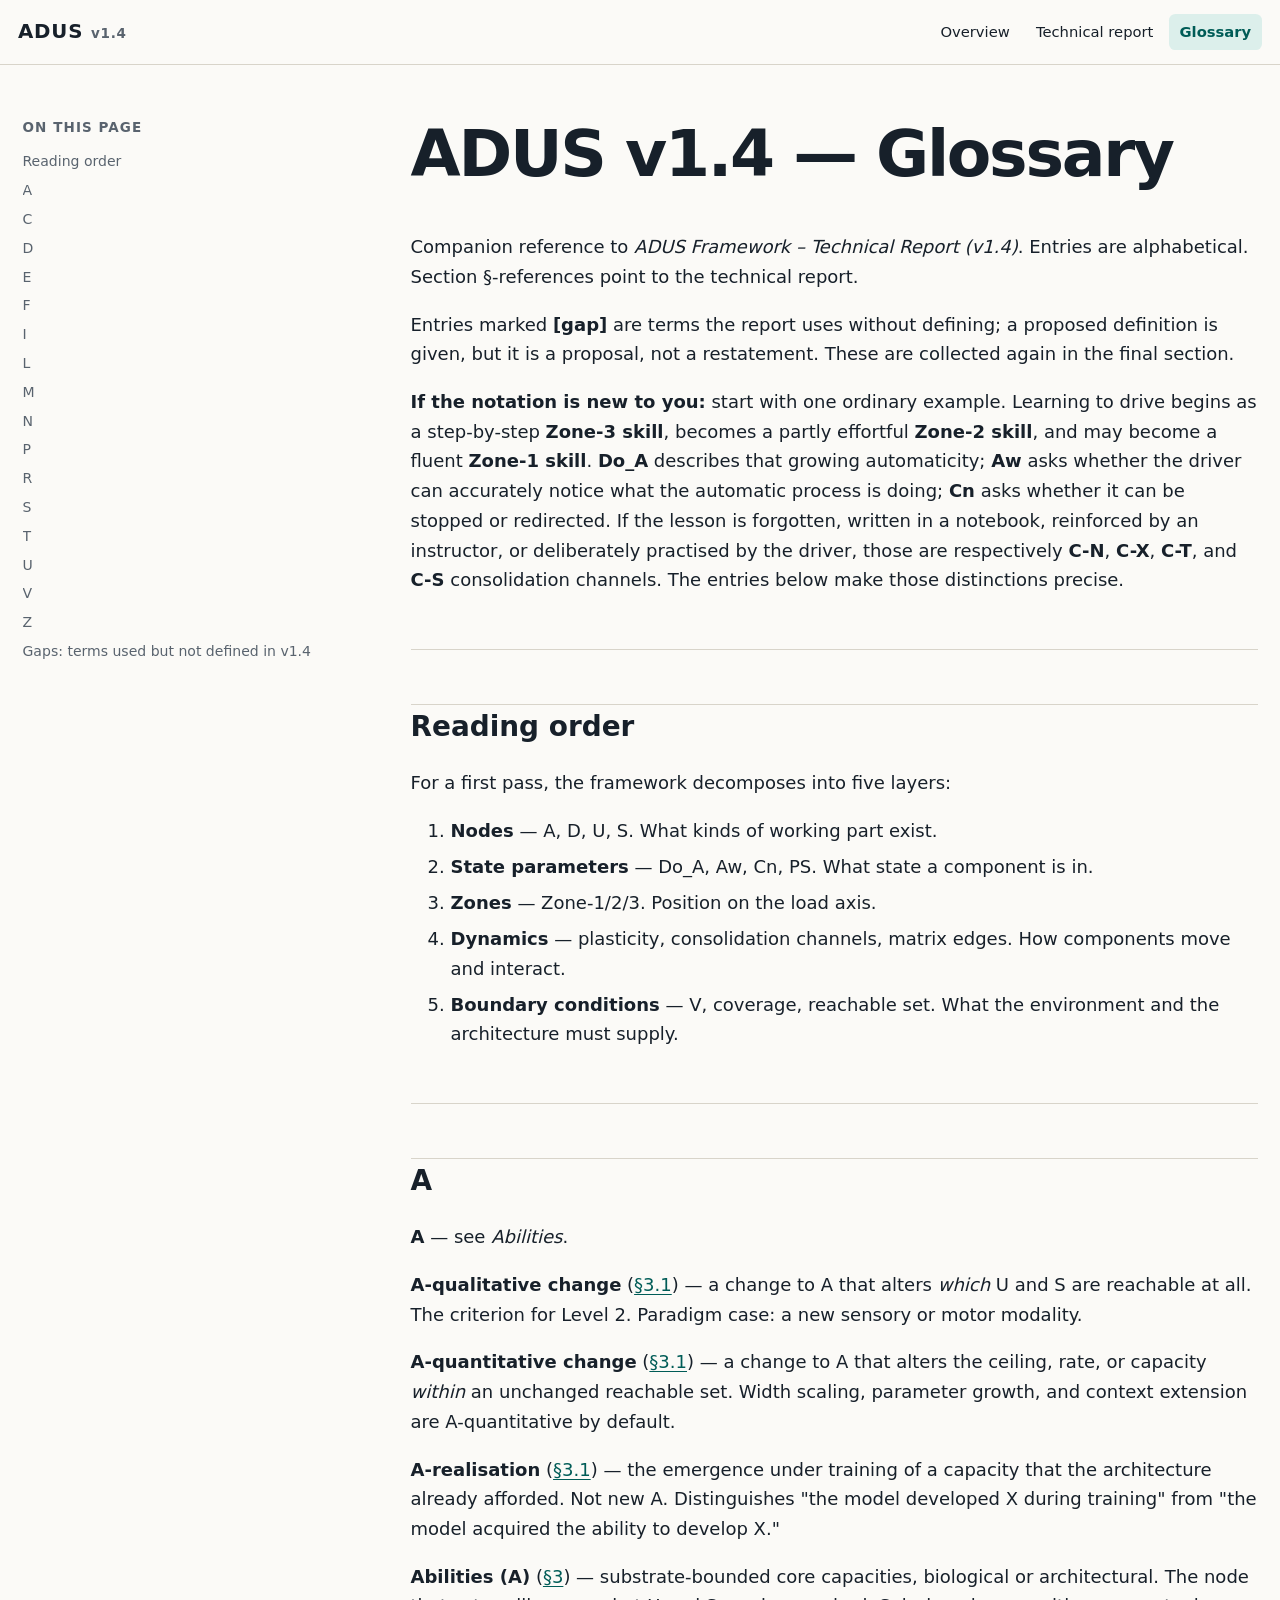
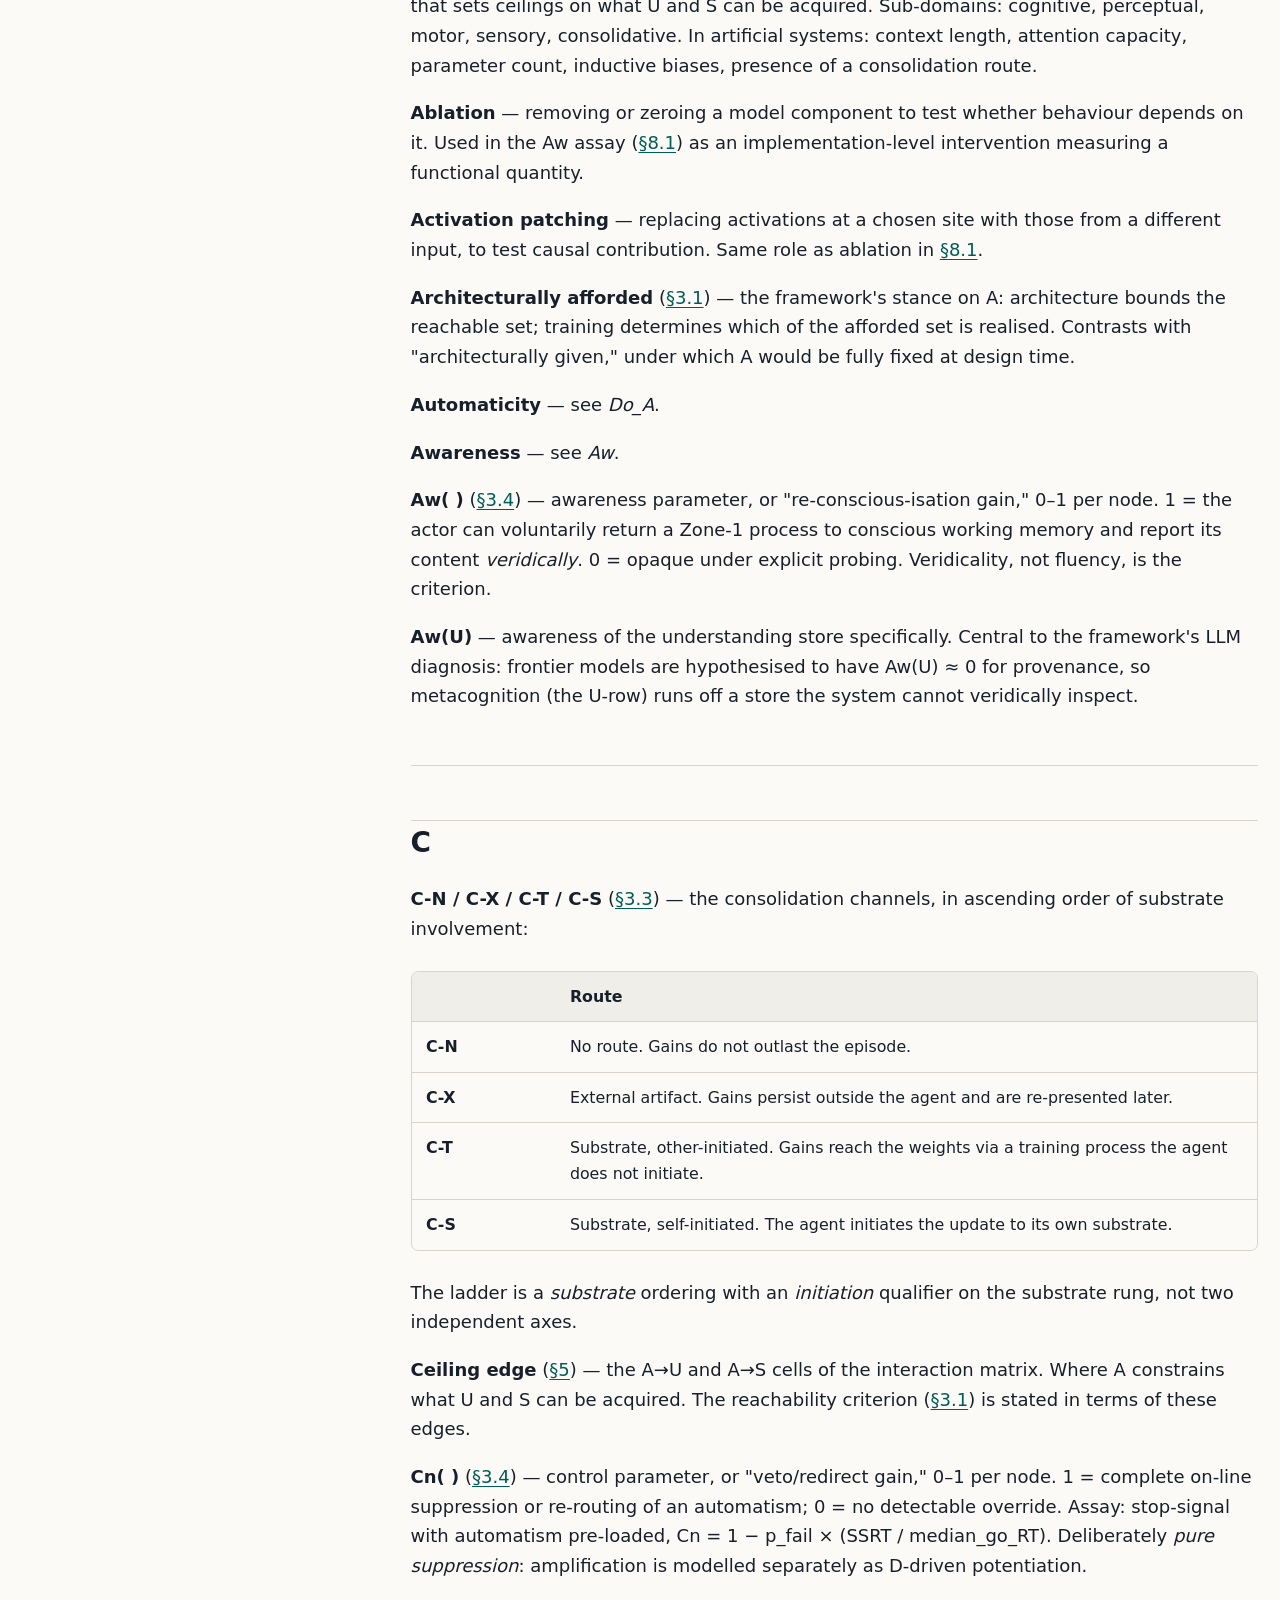
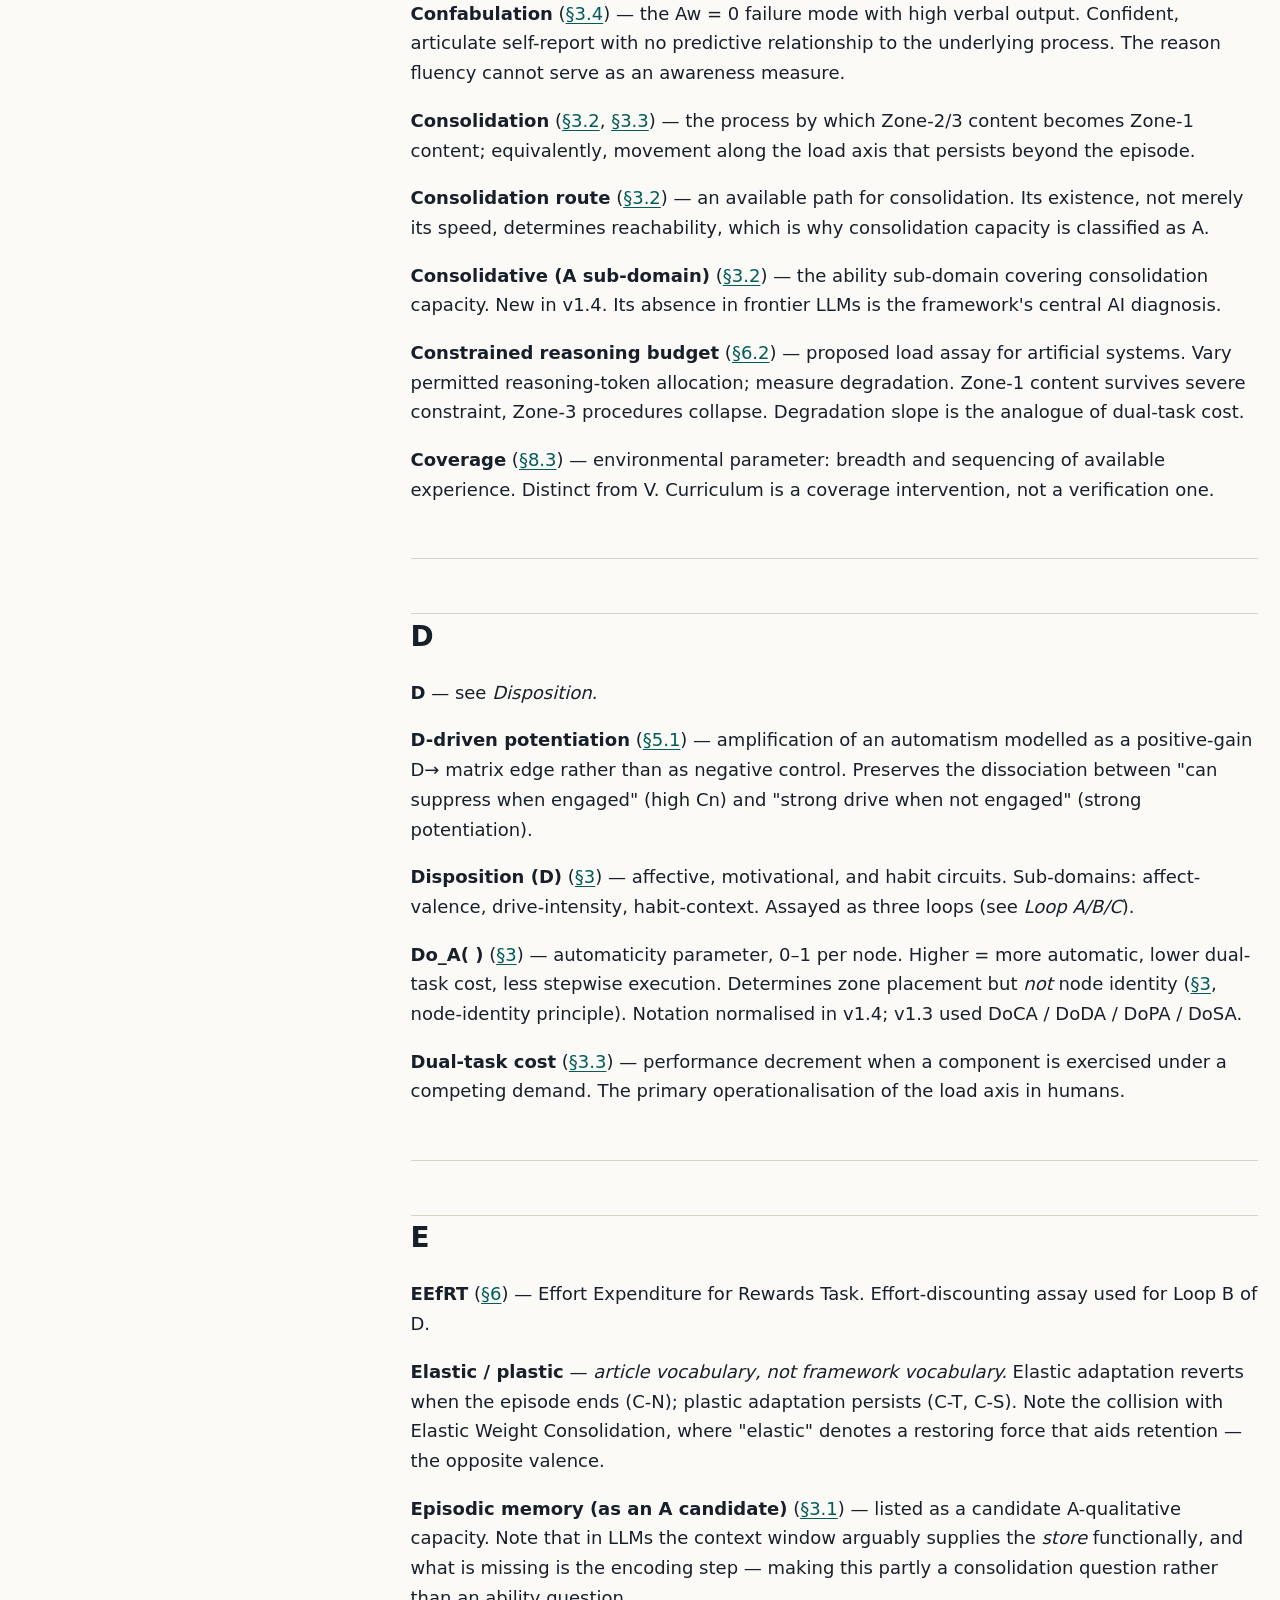
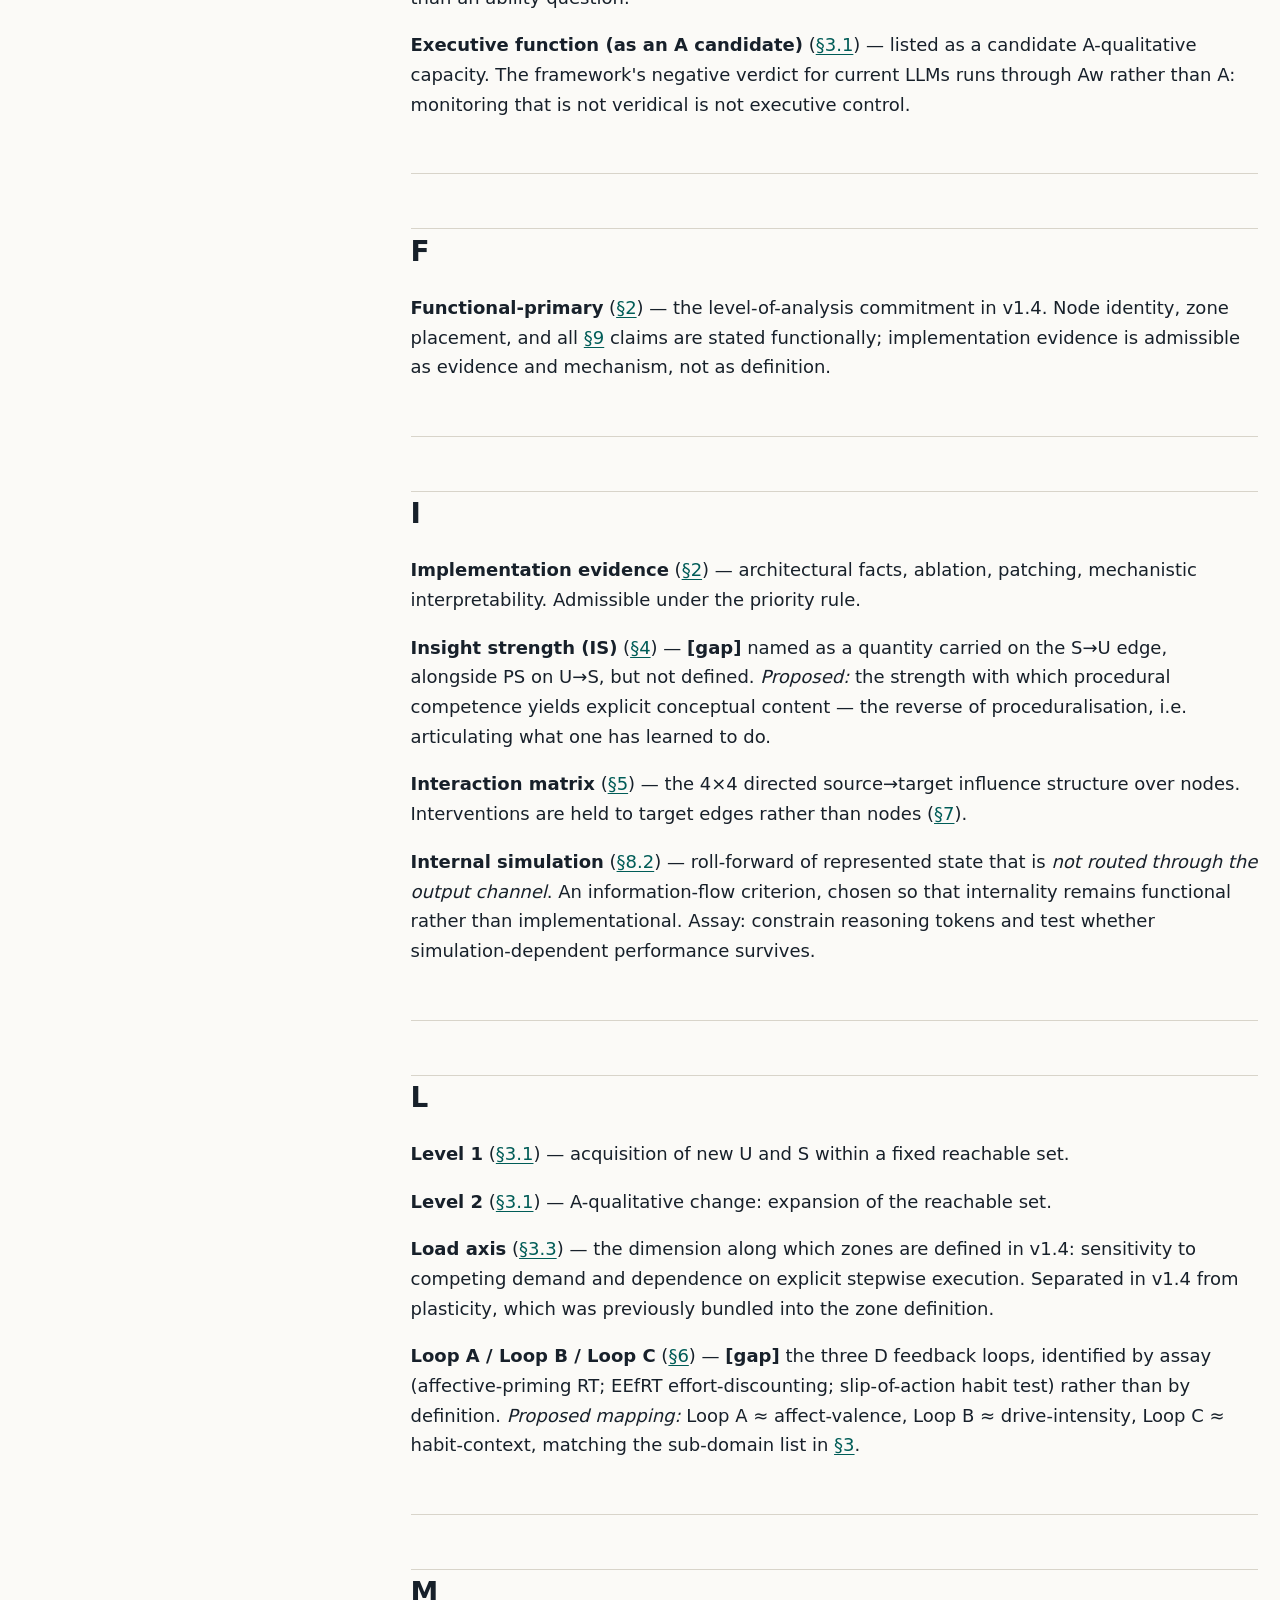
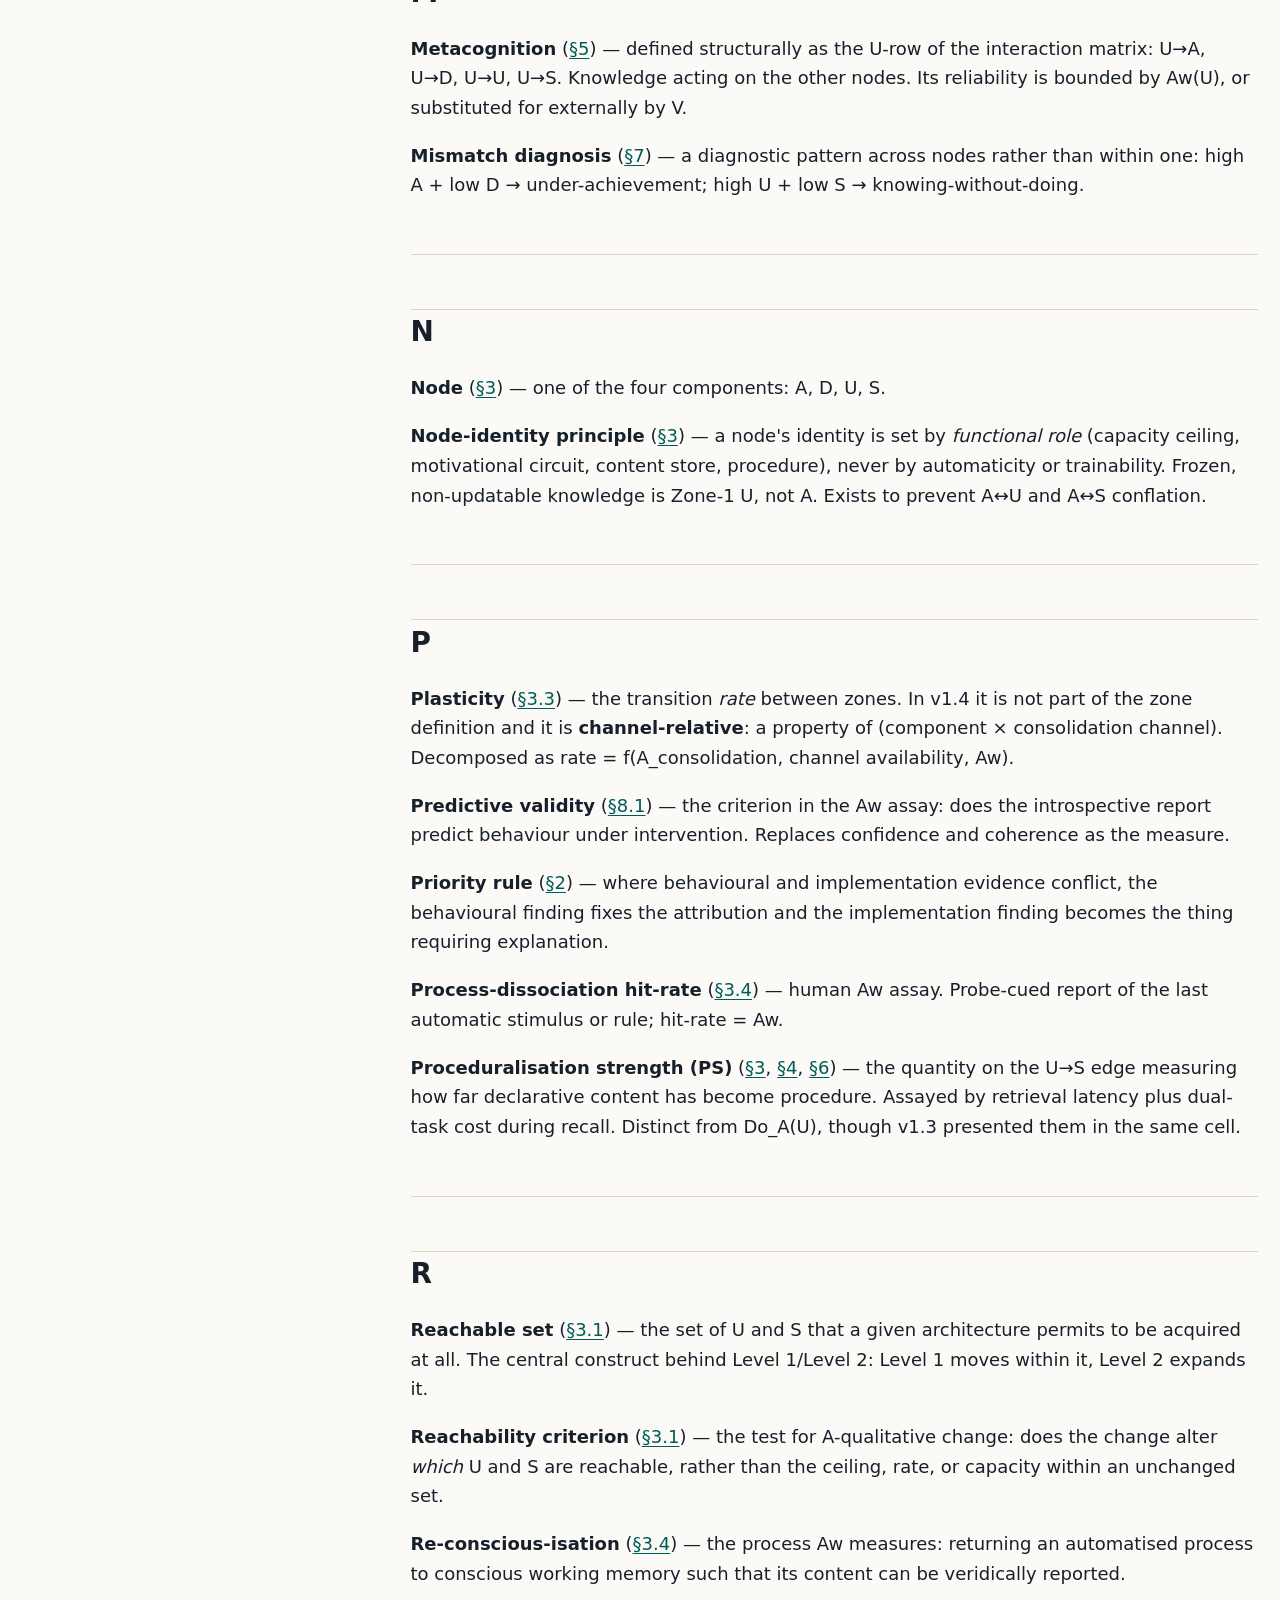
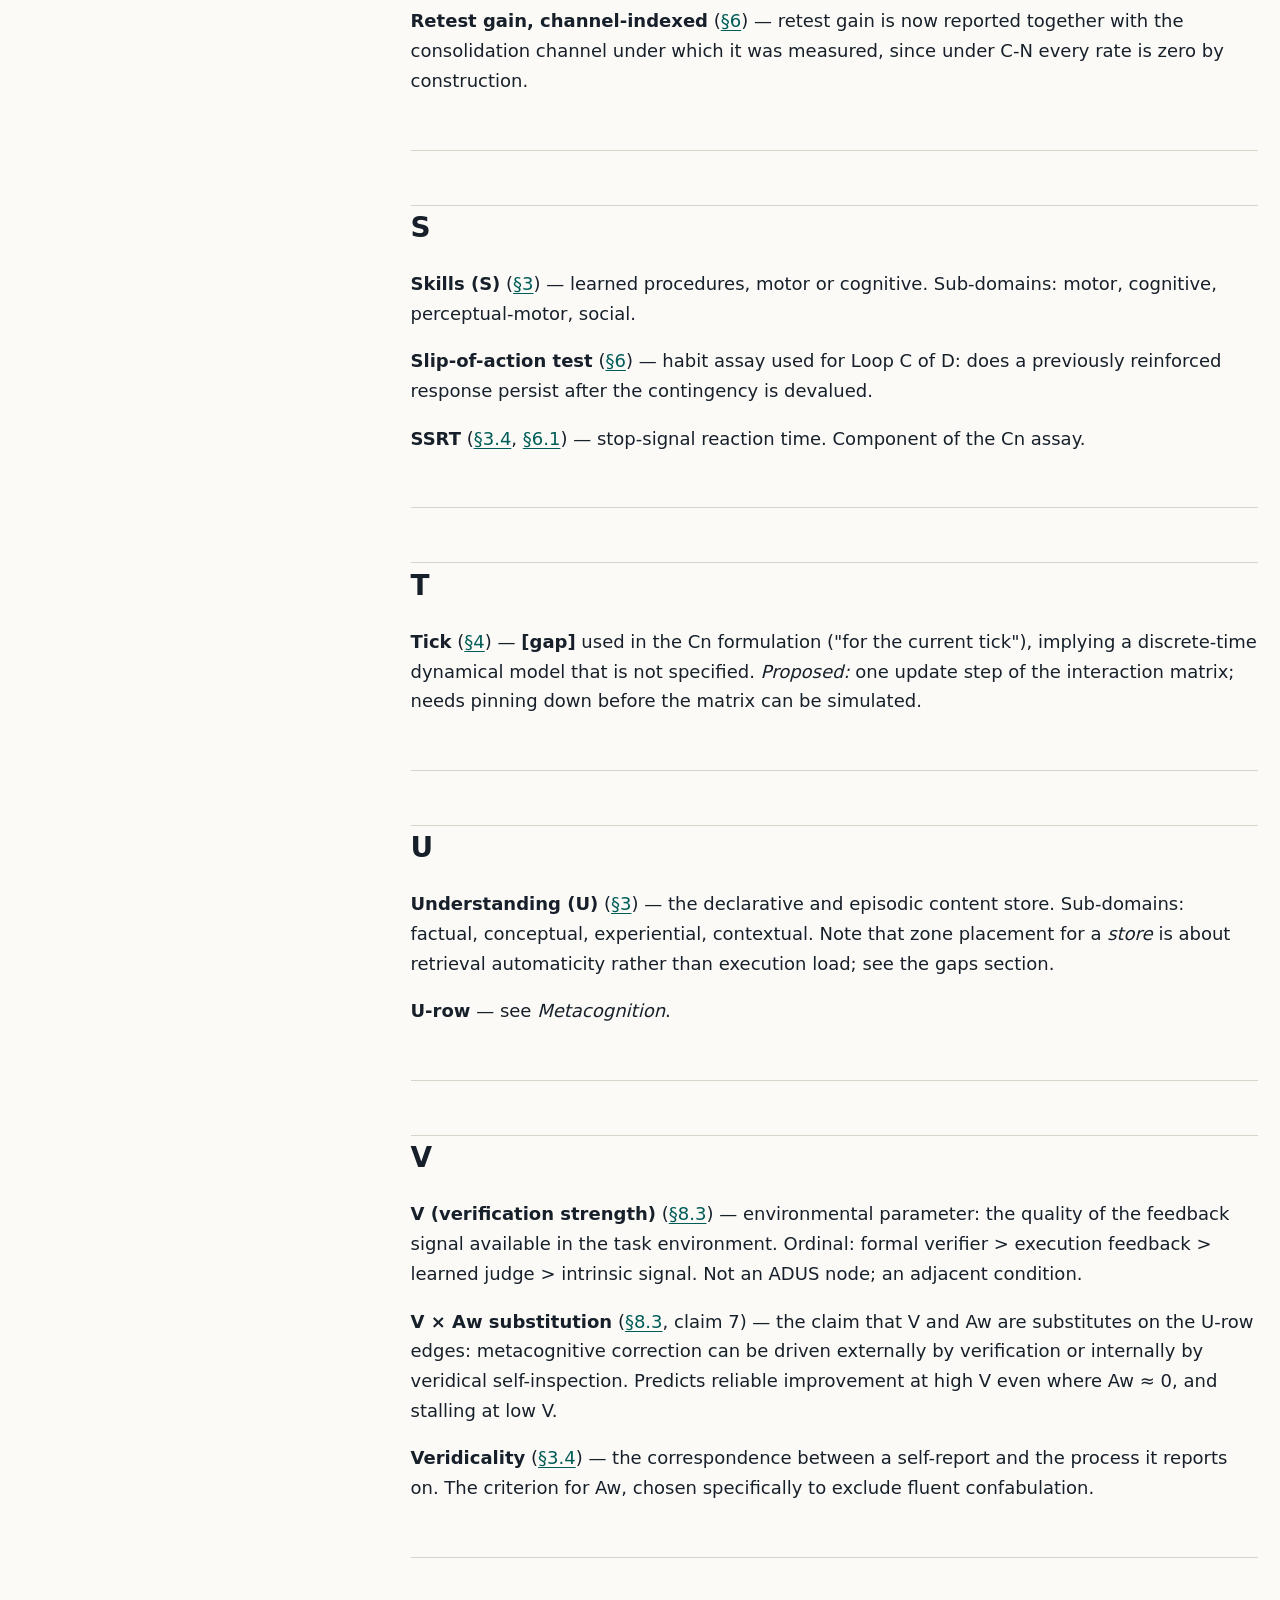
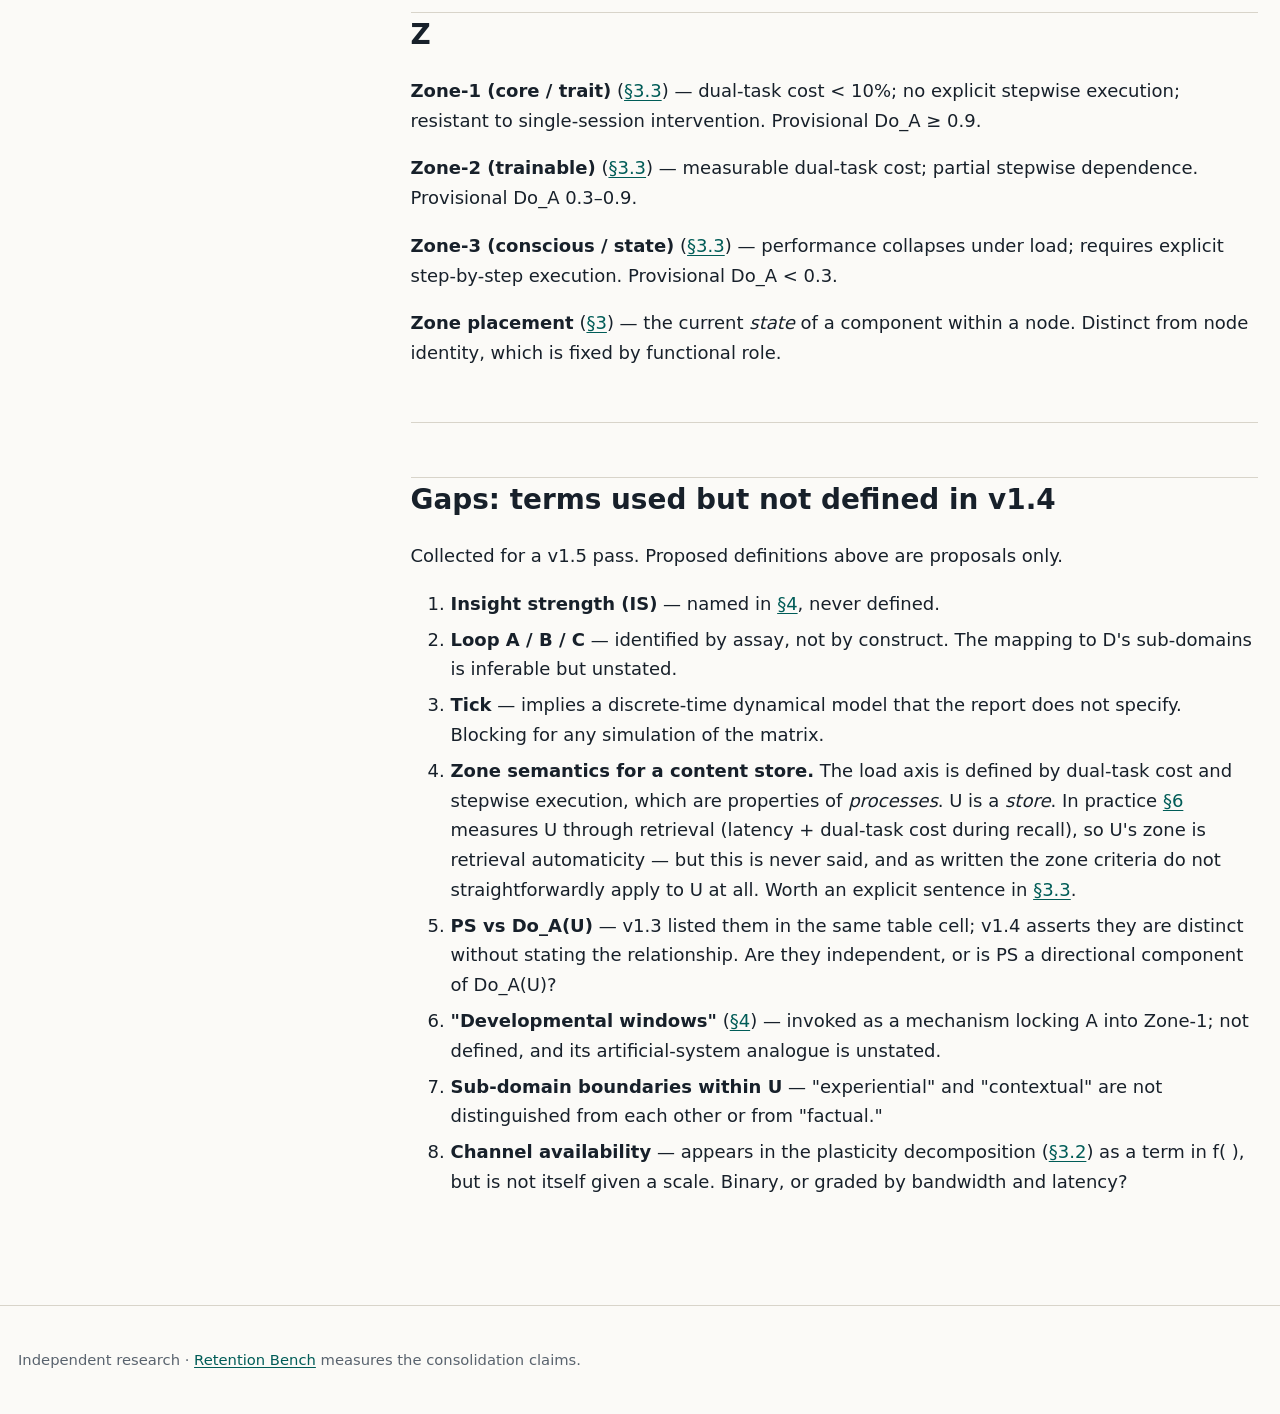
==== commit 887ecac7: "docs: draft a readable ADUS report on-ramp (G-071) Decisions: - public-copy (report): layer explanat" ====
--- a/docs/glossary.html
+++ b/docs/glossary.html
@@ -13,6 +13,7 @@
   <div class="layout"><nav class="toc" aria-label="On this page"><h2>On this page</h2><ol><li class="toc-level-2"><a href="#reading-order">Reading order</a></li><li class="toc-level-2"><a href="#a">A</a></li><li class="toc-level-2"><a href="#c">C</a></li><li class="toc-level-2"><a href="#d">D</a></li><li class="toc-level-2"><a href="#e">E</a></li><li class="toc-level-2"><a href="#f">F</a></li><li class="toc-level-2"><a href="#i">I</a></li><li class="toc-level-2"><a href="#l">L</a></li><li class="toc-level-2"><a href="#m">M</a></li><li class="toc-level-2"><a href="#n">N</a></li><li class="toc-level-2"><a href="#p">P</a></li><li class="toc-level-2"><a href="#r">R</a></li><li class="toc-level-2"><a href="#s">S</a></li><li class="toc-level-2"><a href="#t">T</a></li><li class="toc-level-2"><a href="#u">U</a></li><li class="toc-level-2"><a href="#v">V</a></li><li class="toc-level-2"><a href="#z">Z</a></li><li class="toc-level-2"><a href="#gaps-terms-used-but-not-defined-in-v1-4">Gaps: terms used but not defined in v1.4</a></li></ol></nav><main id="content"><h1 id="adus-v1-4-glossary">ADUS v1.4 — Glossary<a class="permalink" href="#adus-v1-4-glossary" aria-label="Link to this section">#</a></h1>
 <p>Companion reference to <em>ADUS Framework – Technical Report (v1.4)</em>. Entries are alphabetical. Section §-references point to the technical report.</p>
 <p>Entries marked <strong>[gap]</strong> are terms the report uses without defining; a proposed definition is given, but it is a proposal, not a restatement. These are collected again in the final section.</p>
+<p><strong>If the notation is new to you:</strong> start with one ordinary example. Learning to drive begins as a step-by-step <strong>Zone-3 skill</strong>, becomes a partly effortful <strong>Zone-2 skill</strong>, and may become a fluent <strong>Zone-1 skill</strong>. <strong>Do_A</strong> describes that growing automaticity; <strong>Aw</strong> asks whether the driver can accurately notice what the automatic process is doing; <strong>Cn</strong> asks whether it can be stopped or redirected. If the lesson is forgotten, written in a notebook, reinforced by an instructor, or deliberately practised by the driver, those are respectively <strong>C-N</strong>, <strong>C-X</strong>, <strong>C-T</strong>, and <strong>C-S</strong> consolidation channels. The entries below make those distinctions precise.</p>
 <hr>
 <h2 id="reading-order">Reading order<a class="permalink" href="#reading-order" aria-label="Link to this section">#</a></h2>
 <p>For a first pass, the framework decomposes into five layers:</p>
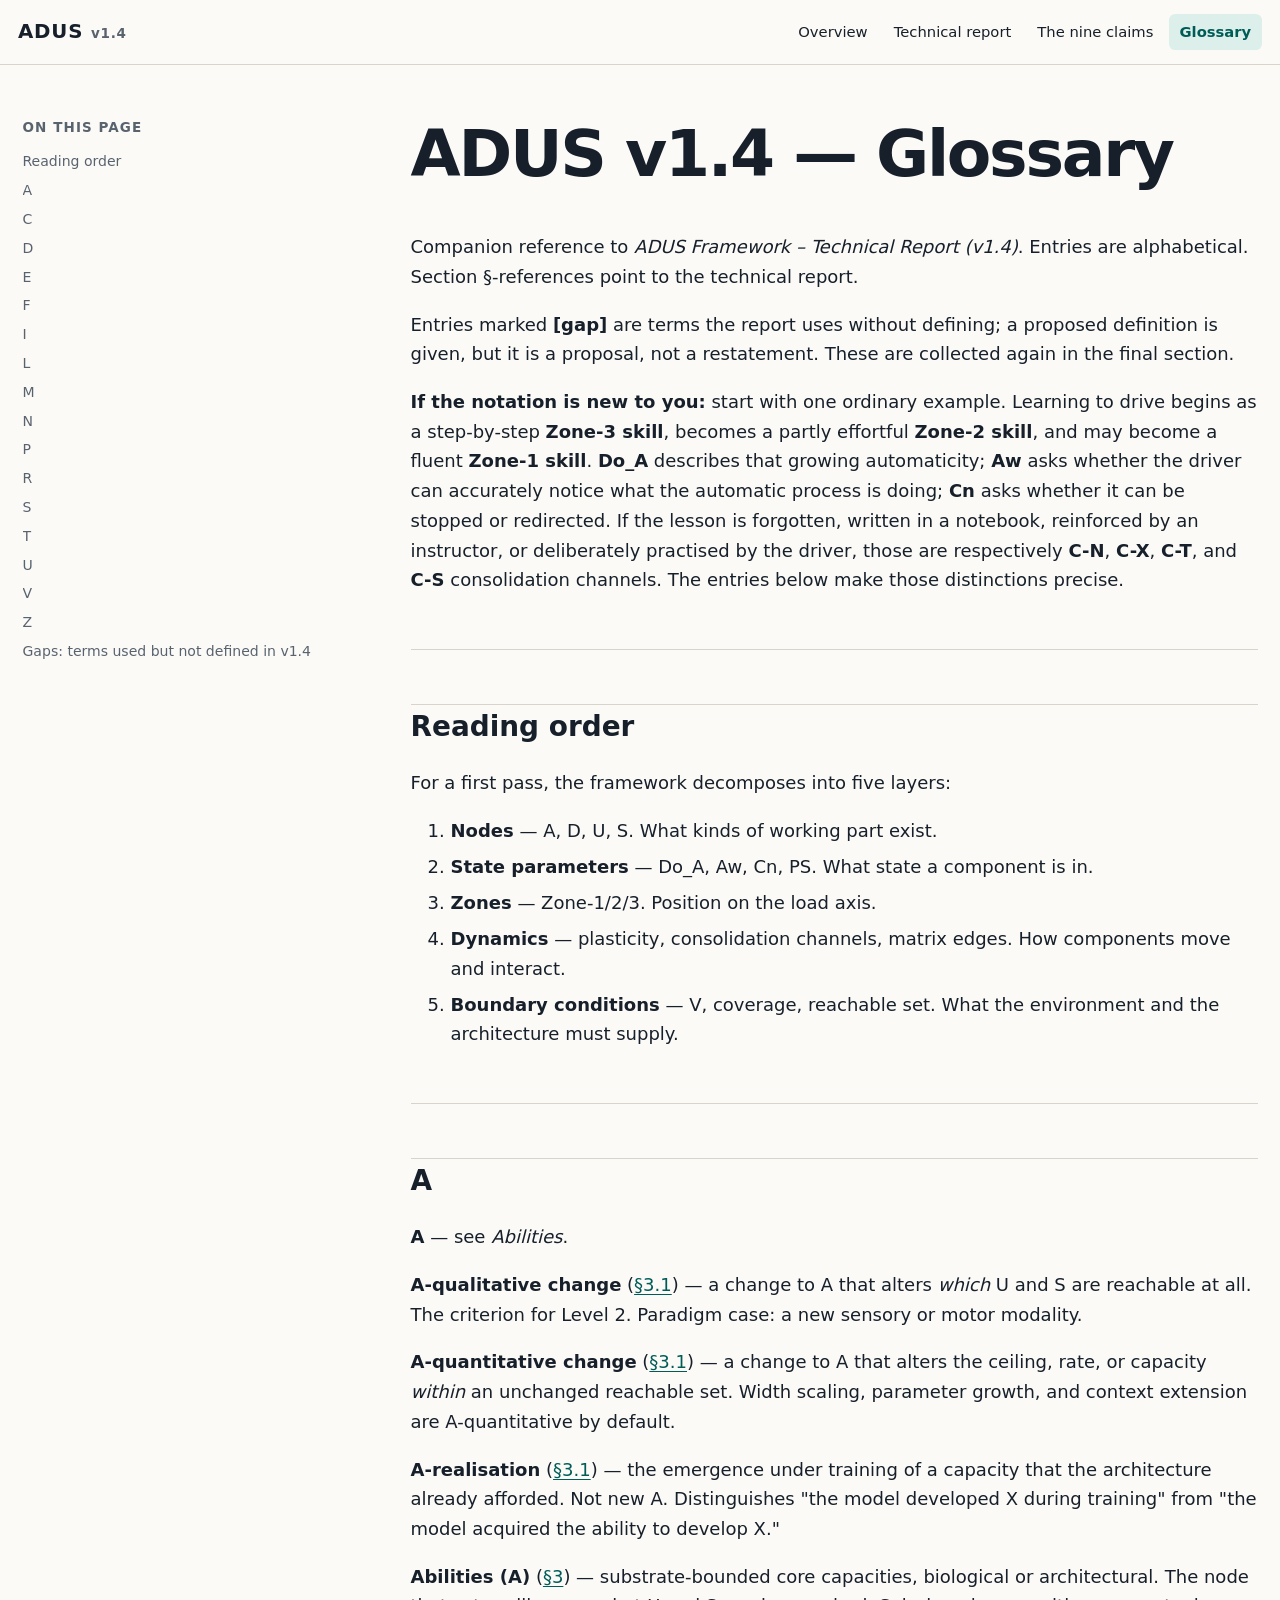
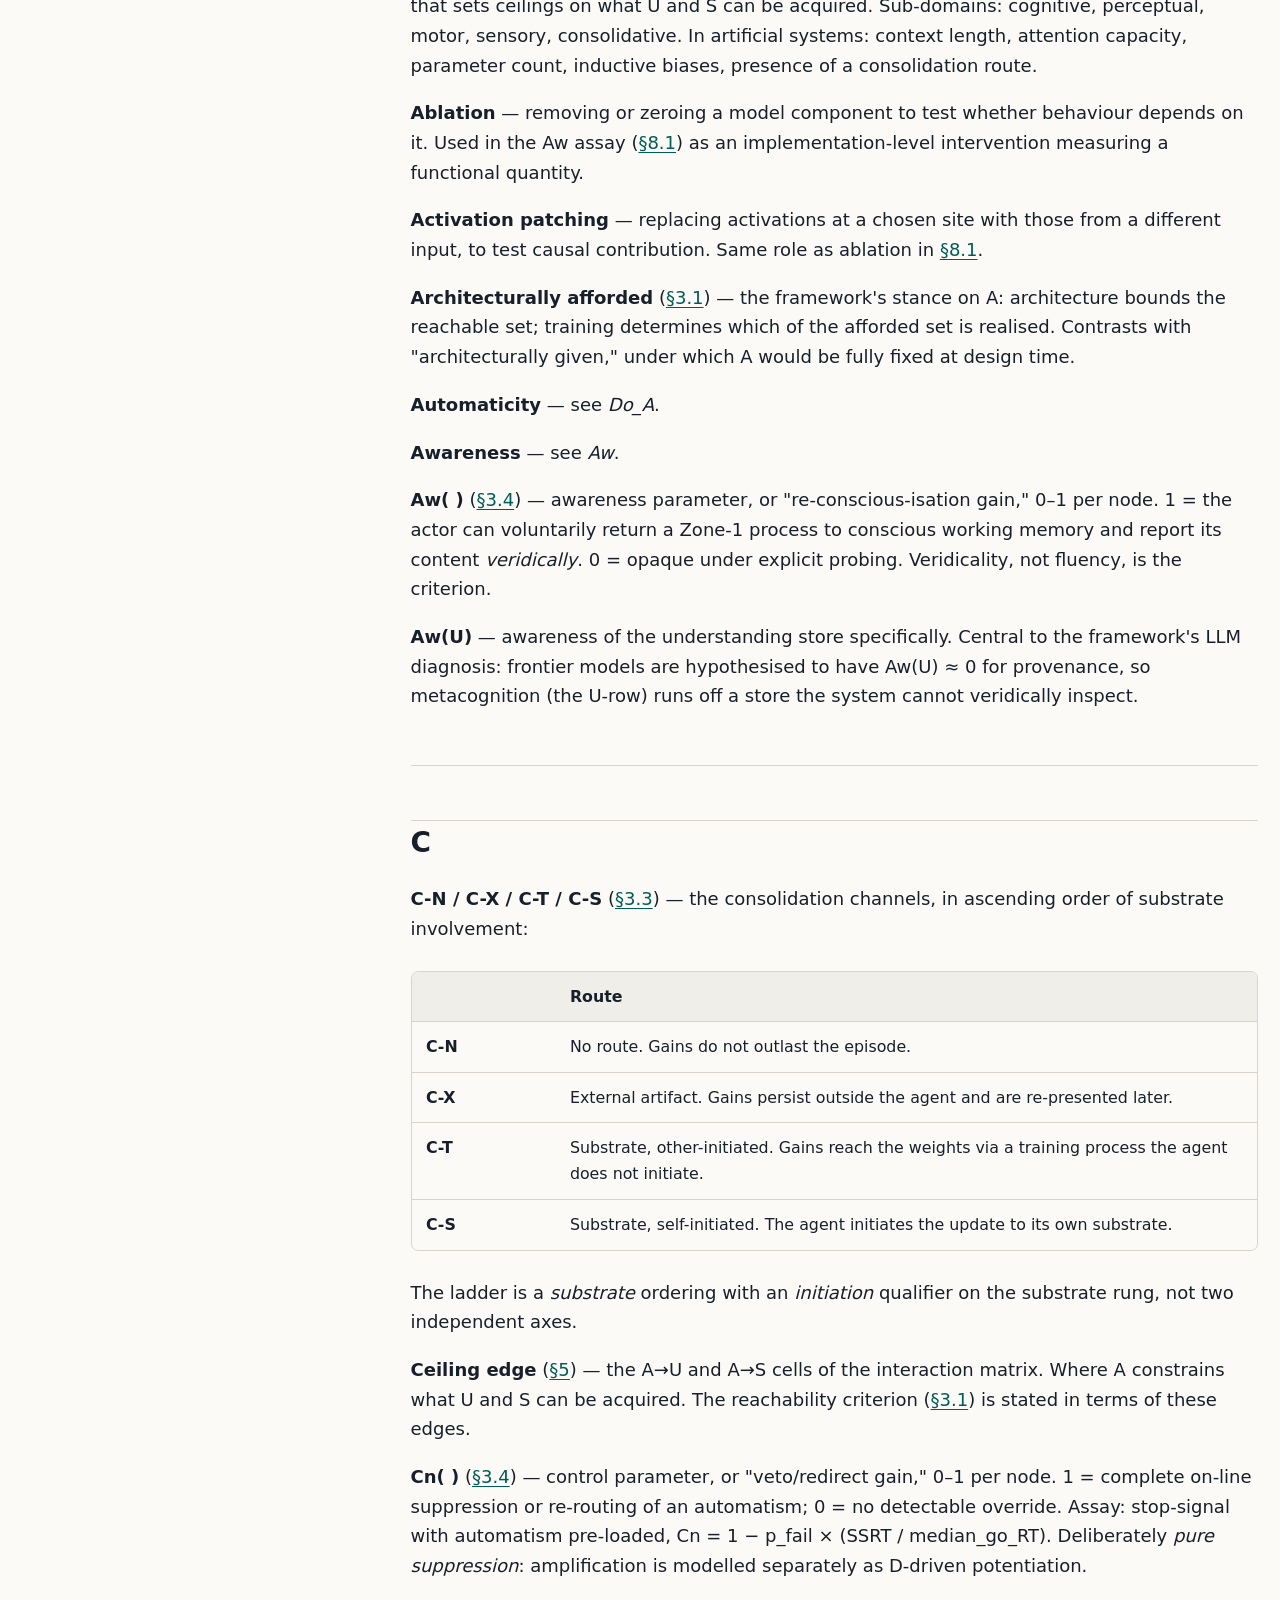
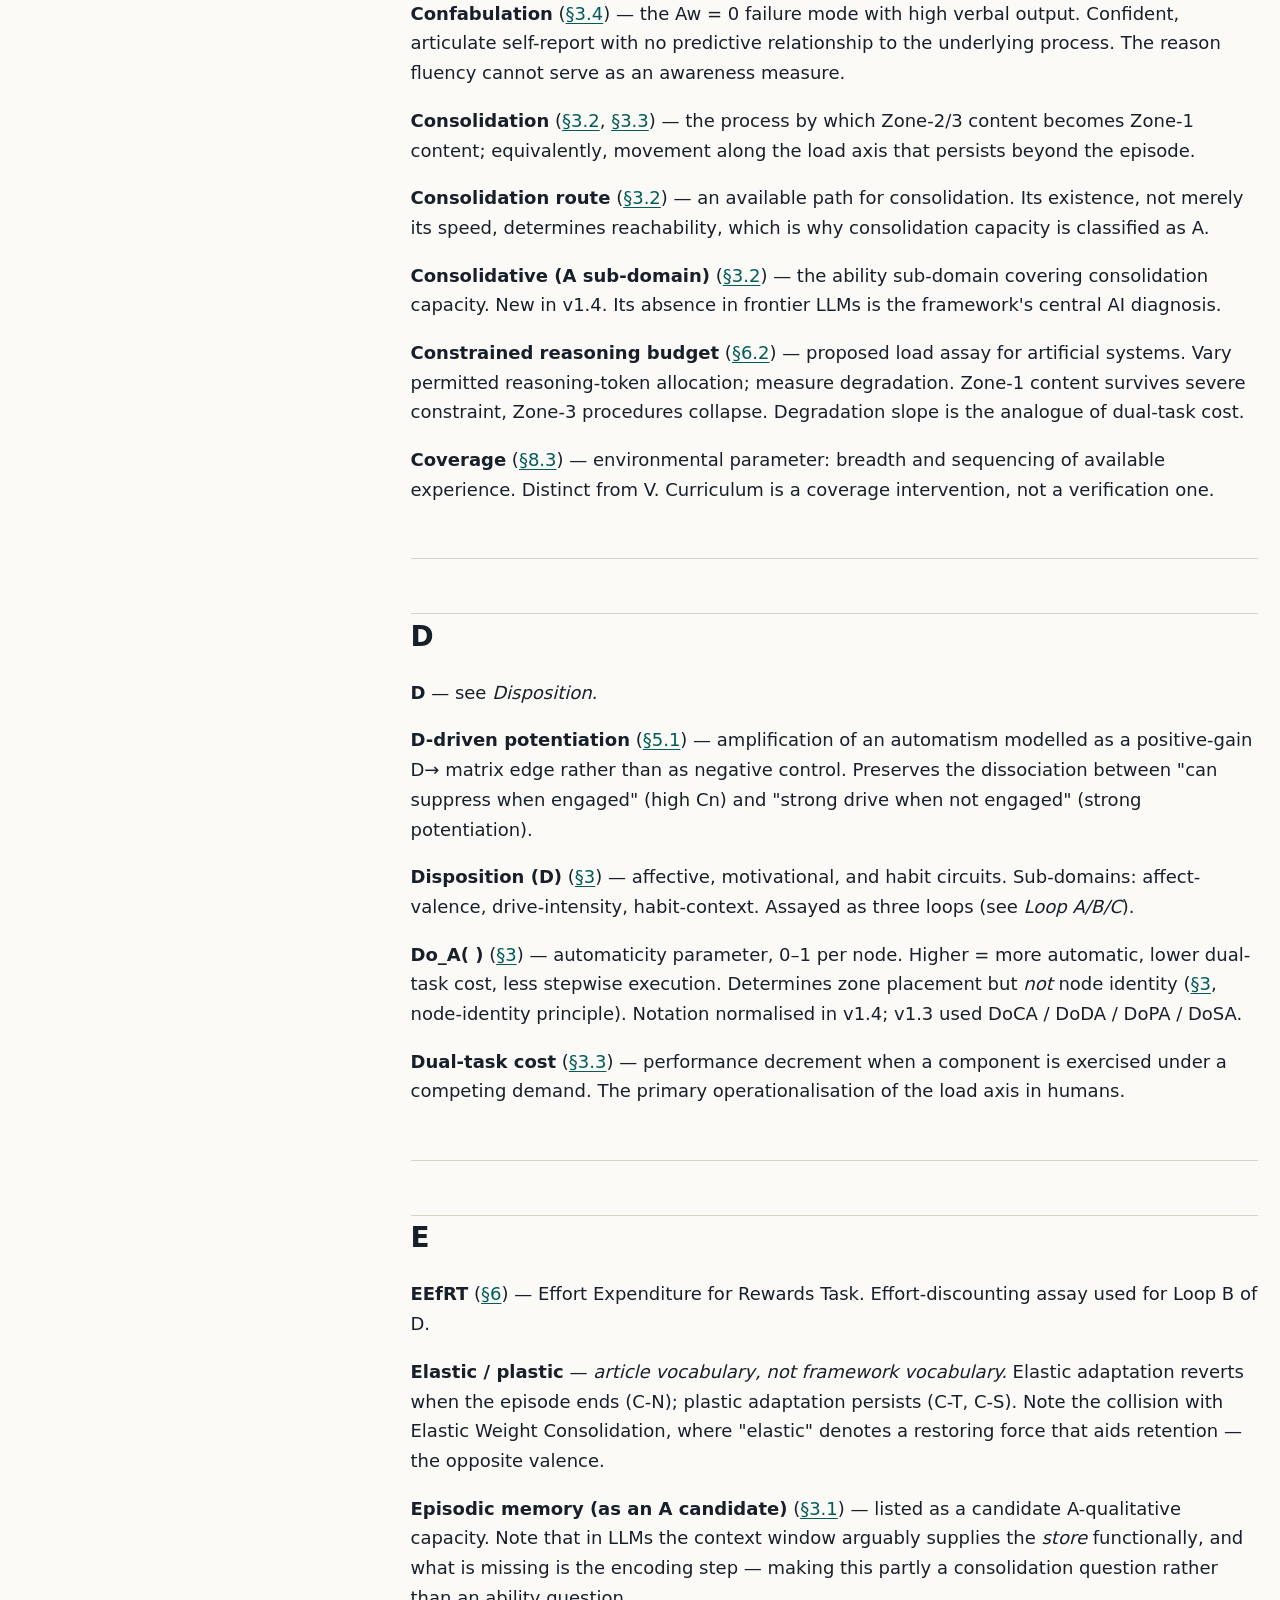
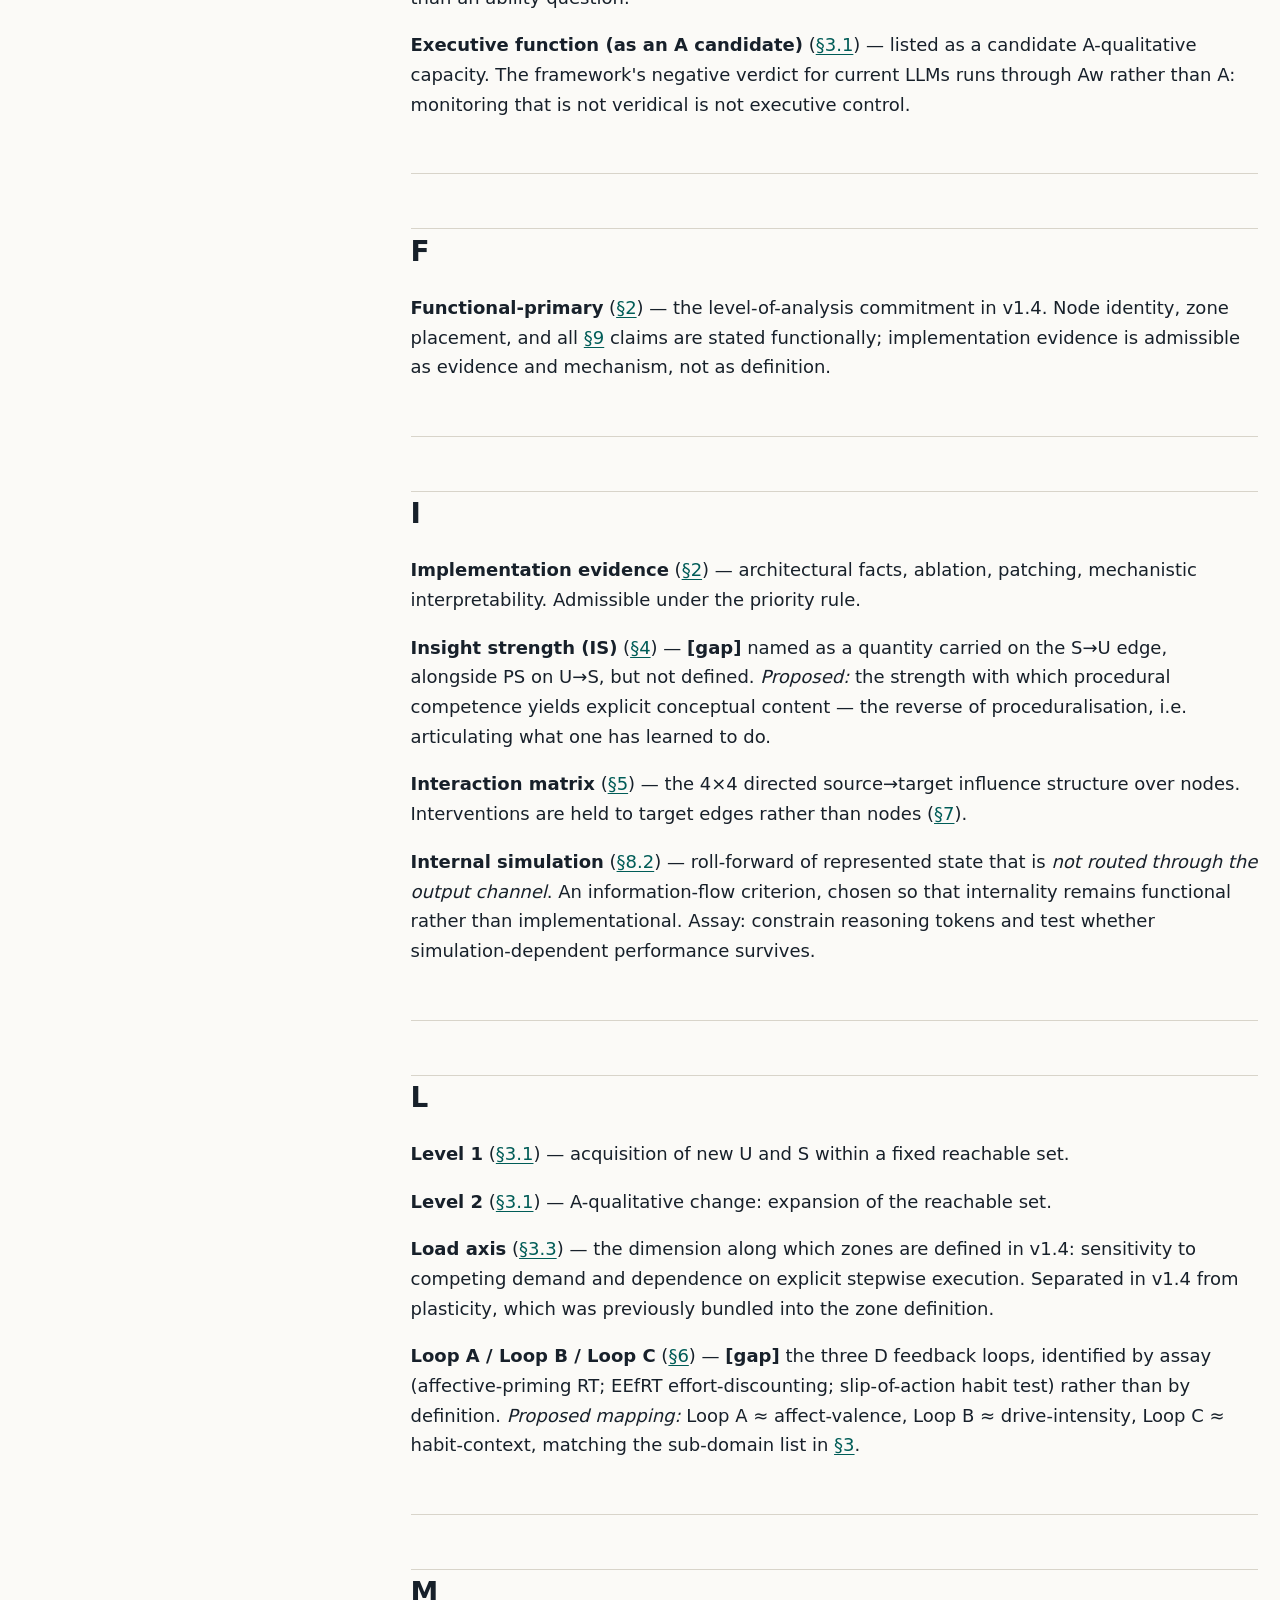
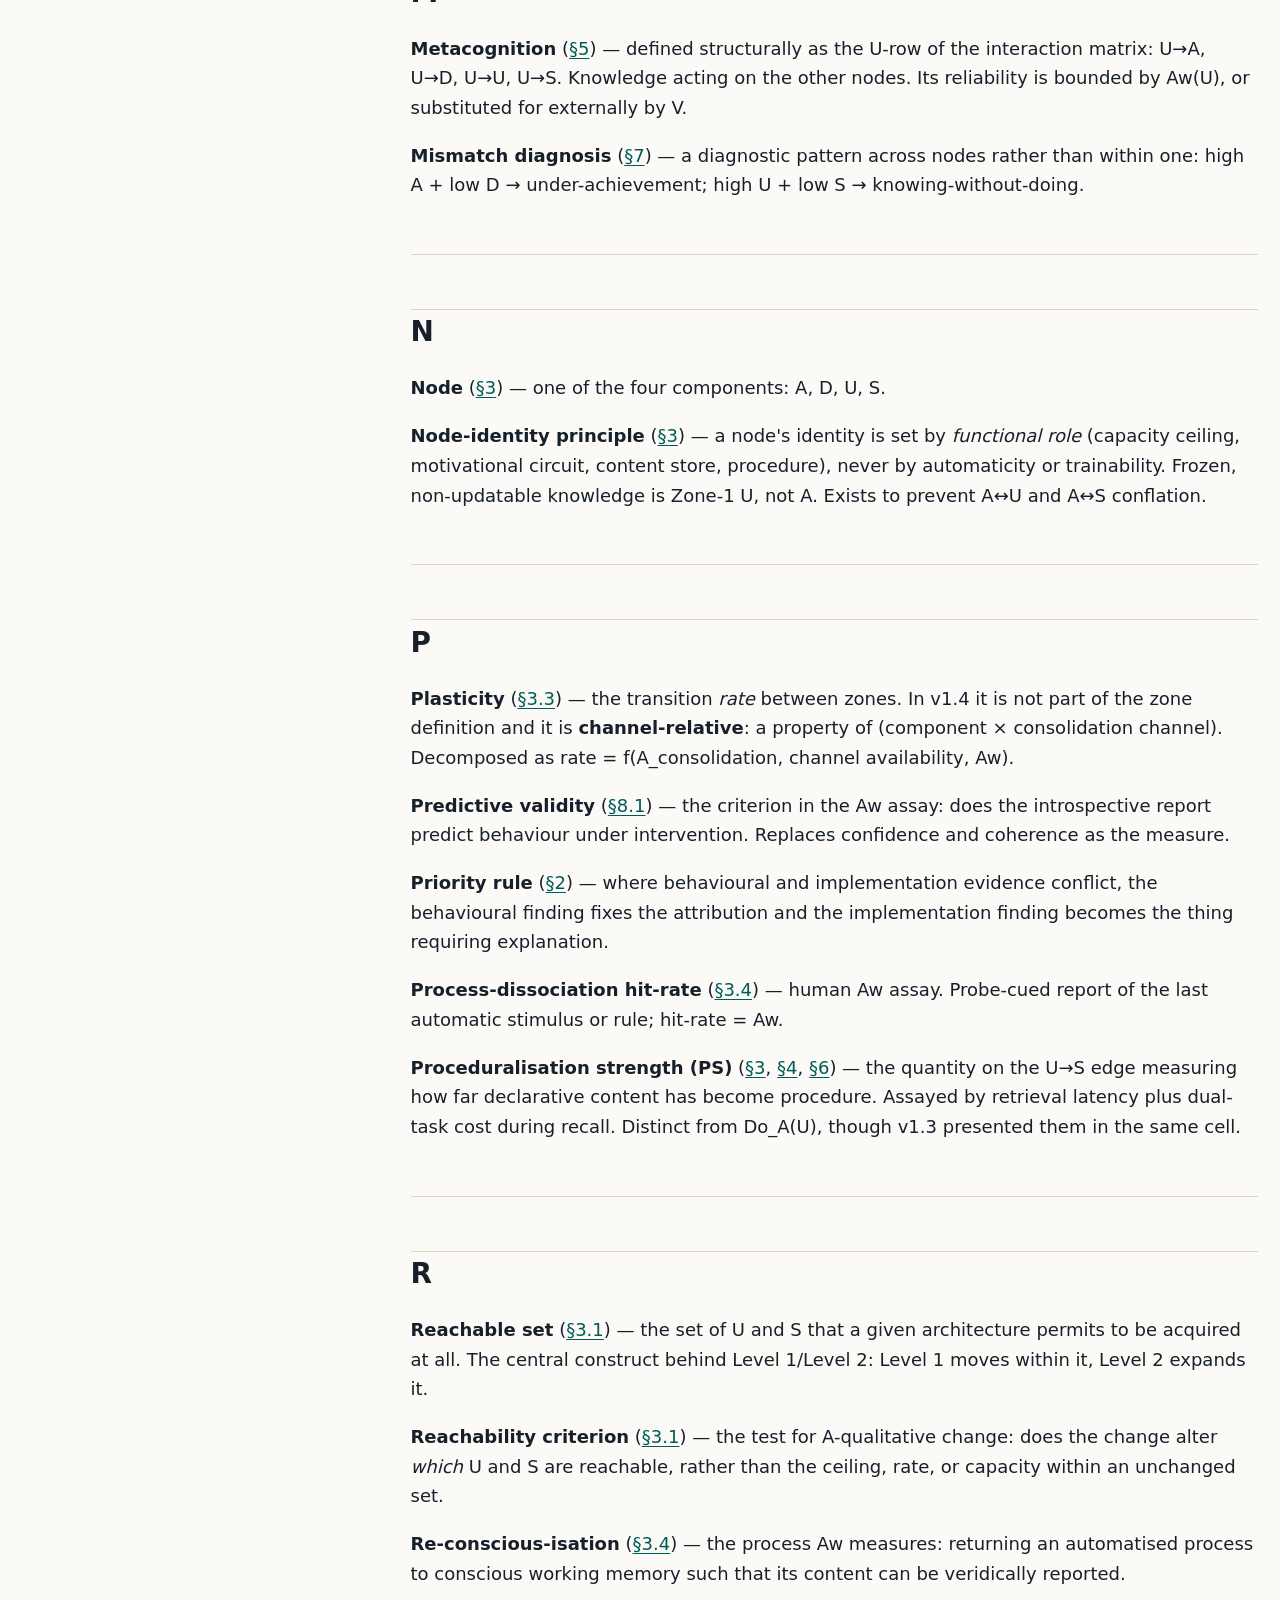
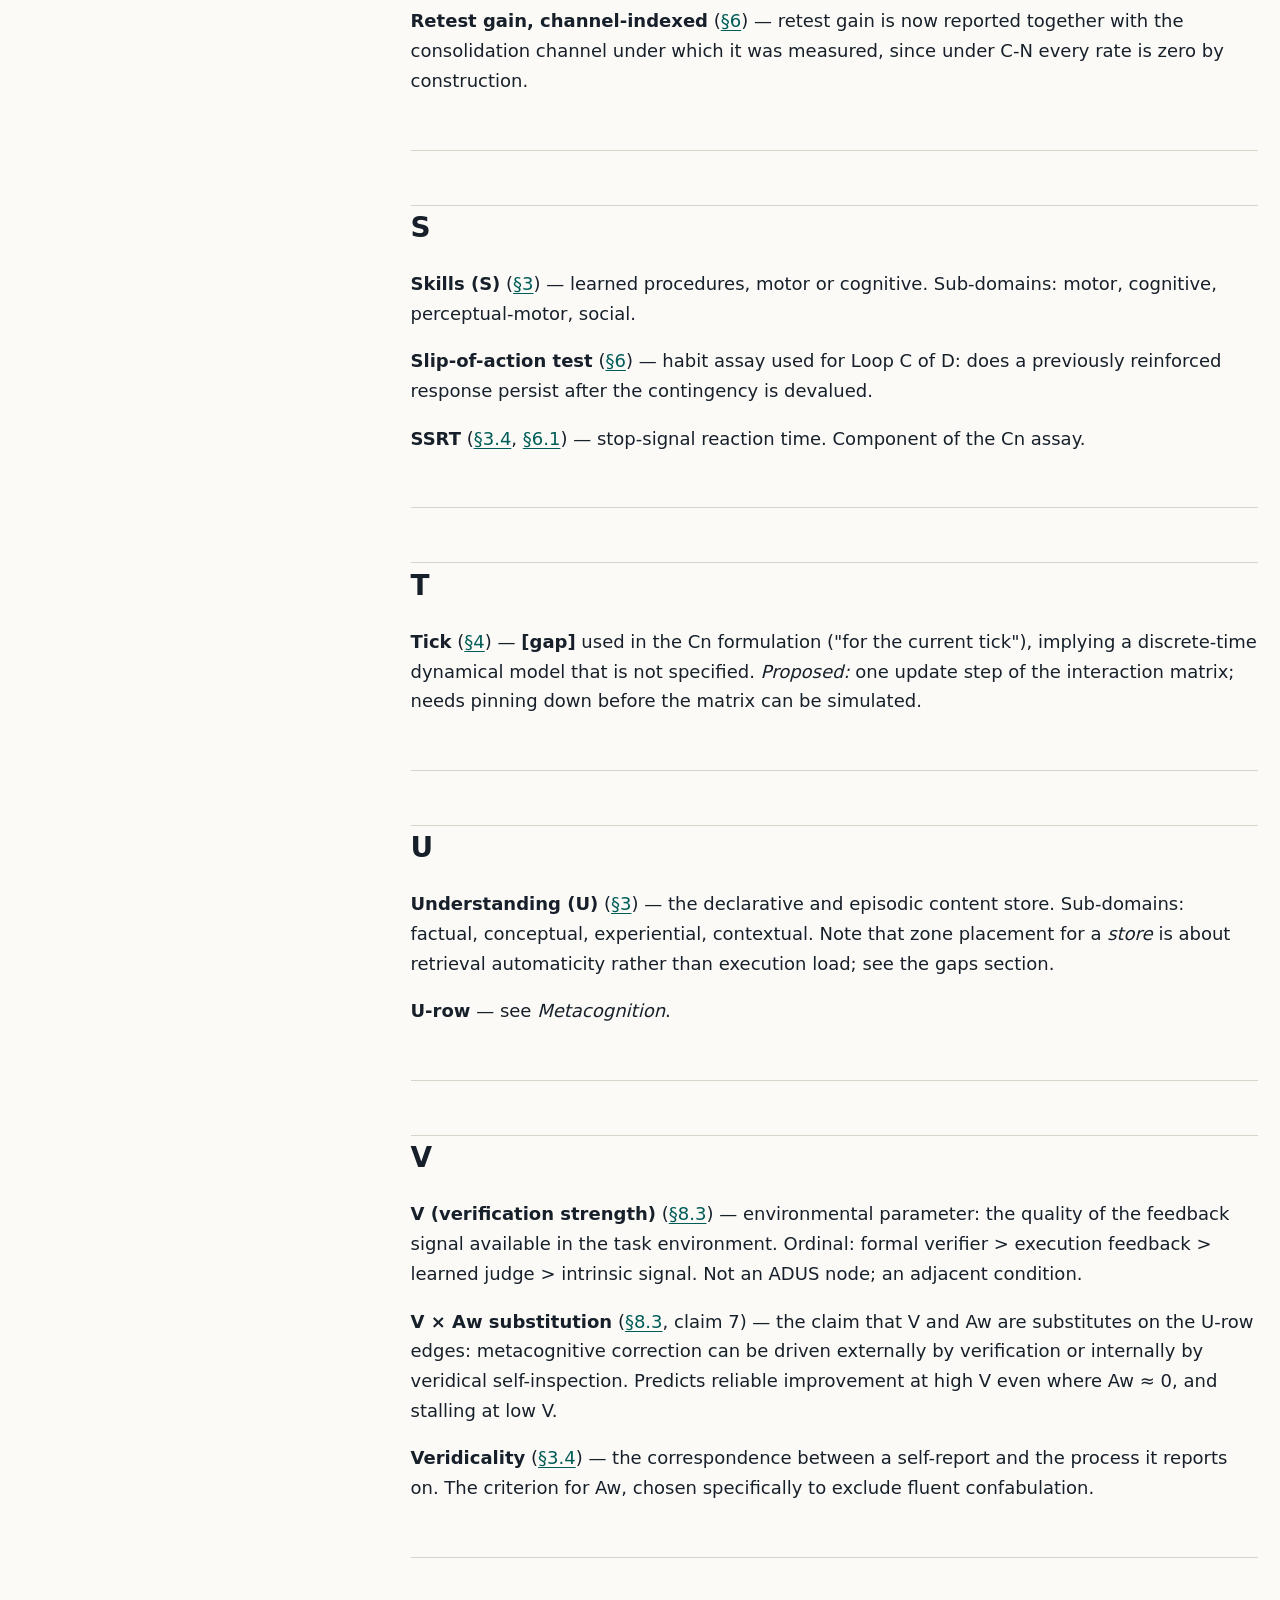
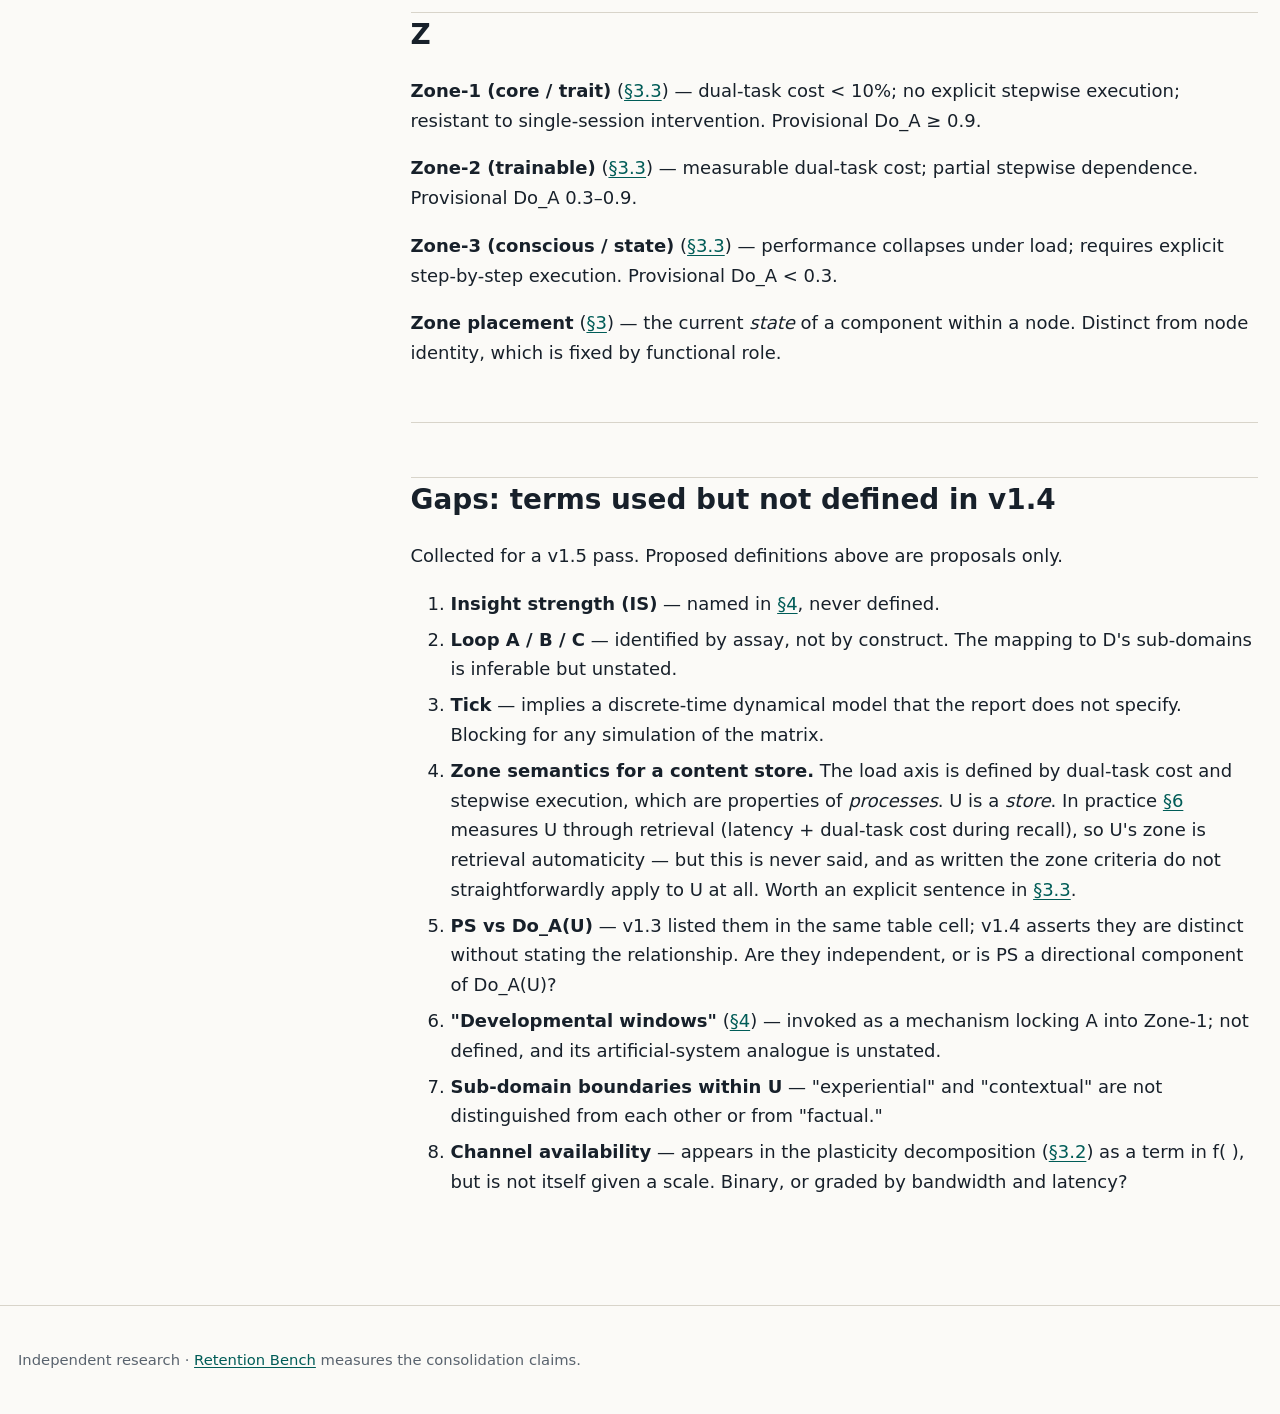
==== commit 350595a3: "docs: explain the nine falsifiable claims in plain language Replaces a ratification request with an " ====
--- a/docs/glossary.html
+++ b/docs/glossary.html
@@ -9,7 +9,7 @@
 </head>
 <body>
   <a class="skip-link" href="#content">Skip to content</a>
-  <header class="site-header"><a class="brand" href="index.html">ADUS <span>v1.4</span></a><nav aria-label="Primary"><a href="index.html">Overview</a><a href="report.html">Technical report</a><a href="glossary.html" aria-current="page">Glossary</a></nav></header>
+  <header class="site-header"><a class="brand" href="index.html">ADUS <span>v1.4</span></a><nav aria-label="Primary"><a href="index.html">Overview</a><a href="report.html">Technical report</a><a href="claims.html">The nine claims</a><a href="glossary.html" aria-current="page">Glossary</a></nav></header>
   <div class="layout"><nav class="toc" aria-label="On this page"><h2>On this page</h2><ol><li class="toc-level-2"><a href="#reading-order">Reading order</a></li><li class="toc-level-2"><a href="#a">A</a></li><li class="toc-level-2"><a href="#c">C</a></li><li class="toc-level-2"><a href="#d">D</a></li><li class="toc-level-2"><a href="#e">E</a></li><li class="toc-level-2"><a href="#f">F</a></li><li class="toc-level-2"><a href="#i">I</a></li><li class="toc-level-2"><a href="#l">L</a></li><li class="toc-level-2"><a href="#m">M</a></li><li class="toc-level-2"><a href="#n">N</a></li><li class="toc-level-2"><a href="#p">P</a></li><li class="toc-level-2"><a href="#r">R</a></li><li class="toc-level-2"><a href="#s">S</a></li><li class="toc-level-2"><a href="#t">T</a></li><li class="toc-level-2"><a href="#u">U</a></li><li class="toc-level-2"><a href="#v">V</a></li><li class="toc-level-2"><a href="#z">Z</a></li><li class="toc-level-2"><a href="#gaps-terms-used-but-not-defined-in-v1-4">Gaps: terms used but not defined in v1.4</a></li></ol></nav><main id="content"><h1 id="adus-v1-4-glossary">ADUS v1.4 — Glossary<a class="permalink" href="#adus-v1-4-glossary" aria-label="Link to this section">#</a></h1>
 <p>Companion reference to <em>ADUS Framework – Technical Report (v1.4)</em>. Entries are alphabetical. Section §-references point to the technical report.</p>
 <p>Entries marked <strong>[gap]</strong> are terms the report uses without defining; a proposed definition is given, but it is a proposal, not a restatement. These are collected again in the final section.</p>
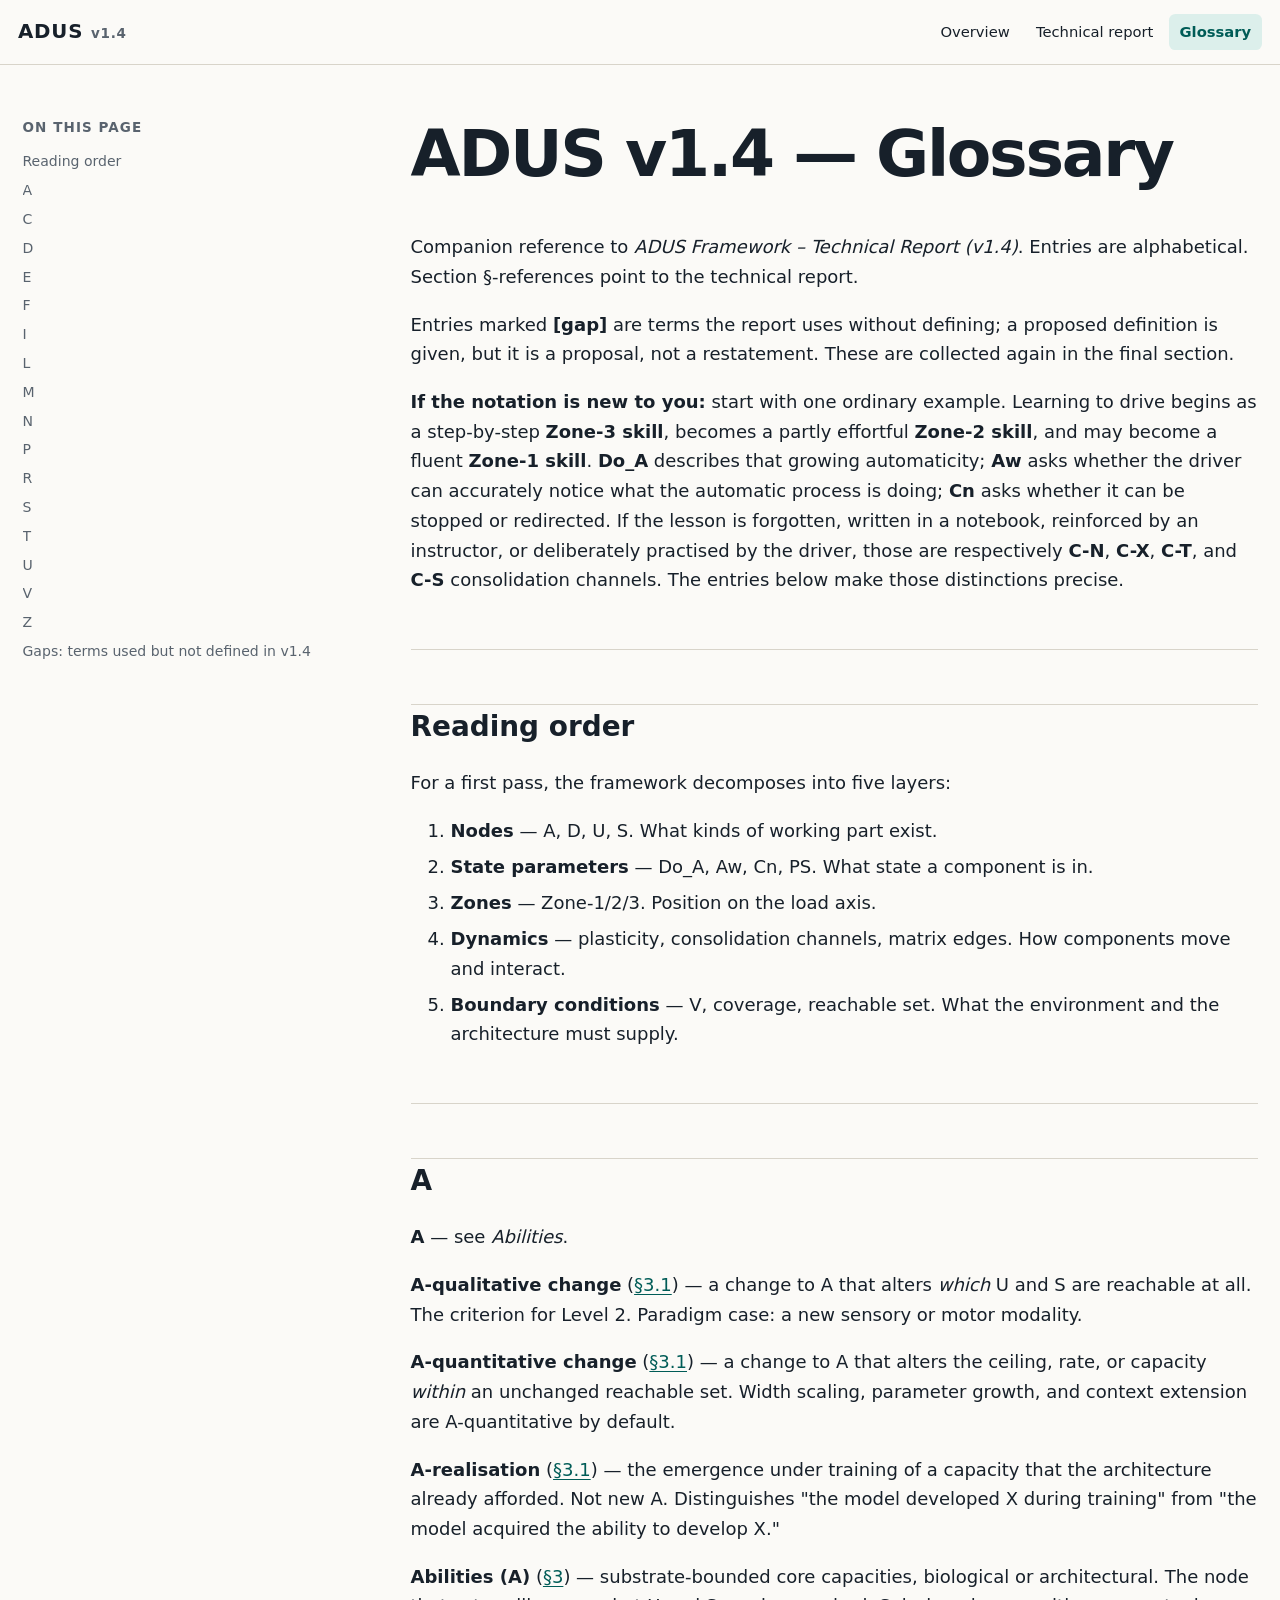
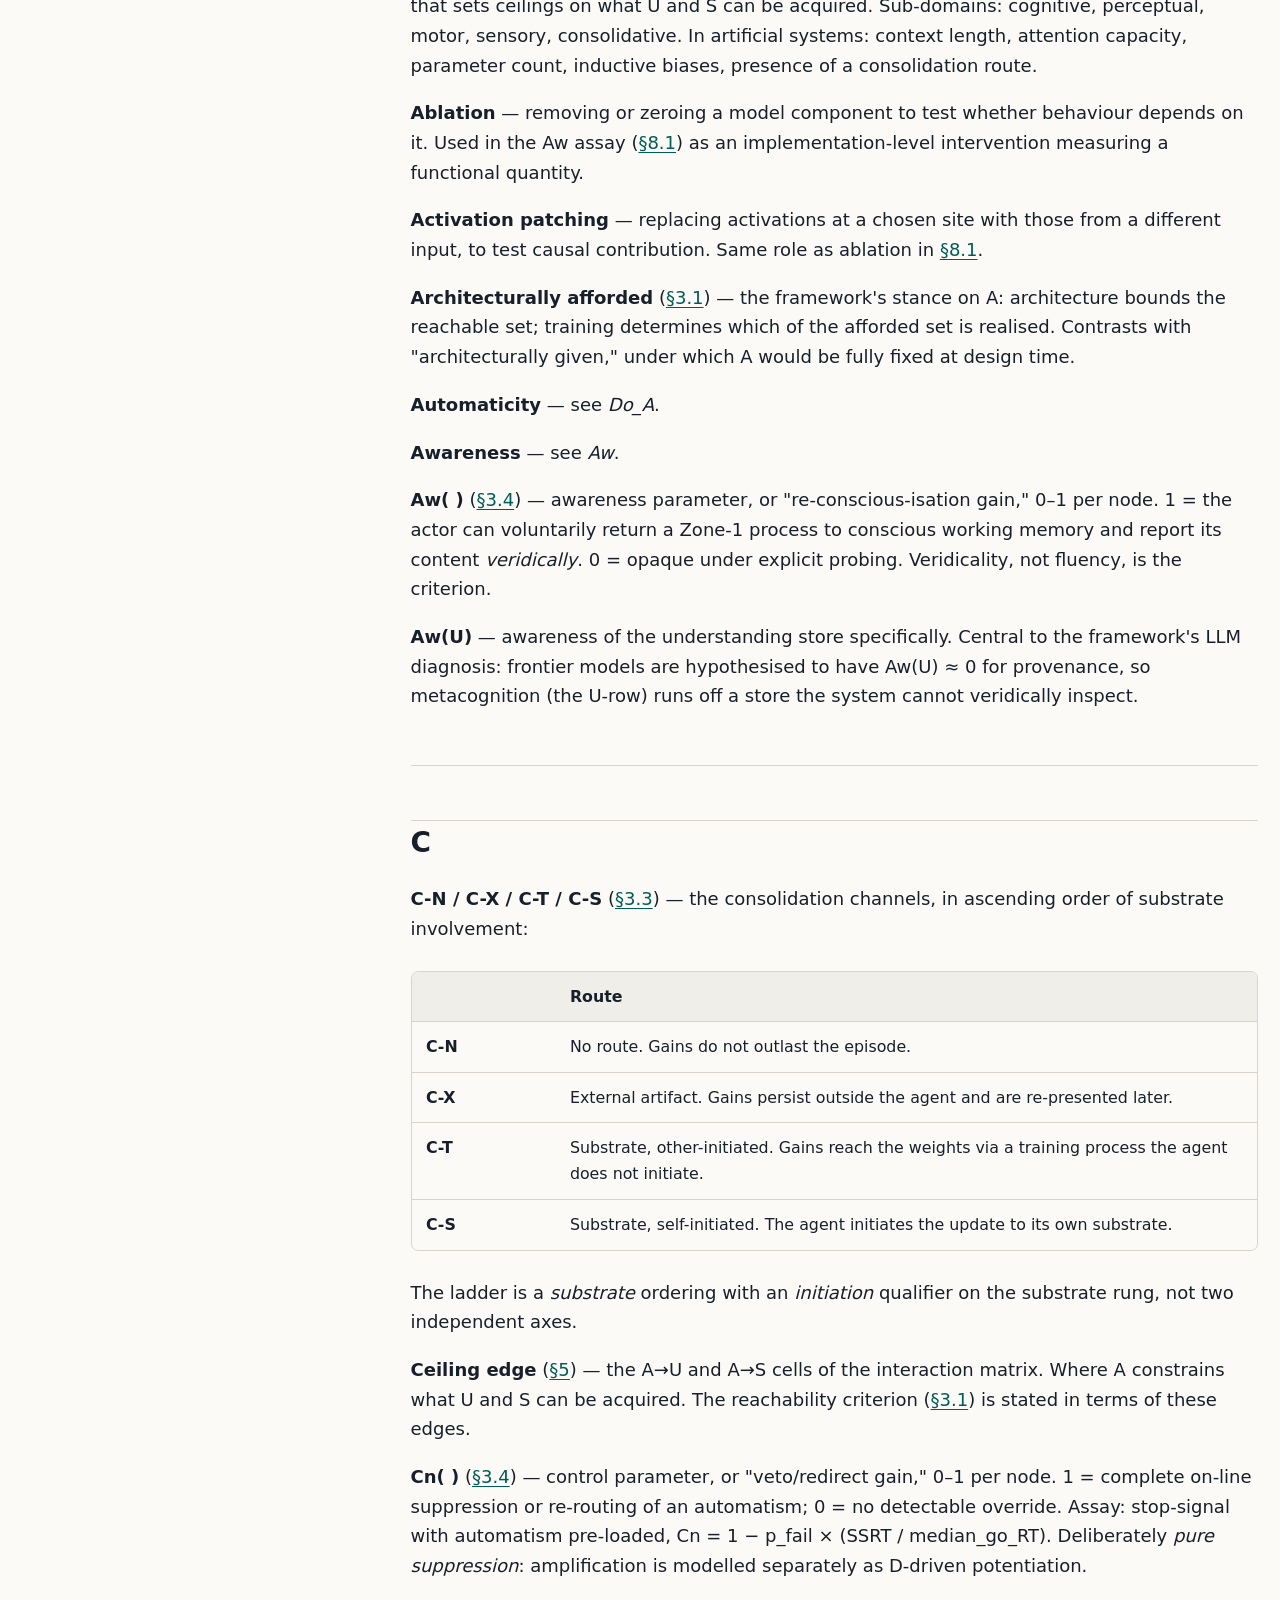
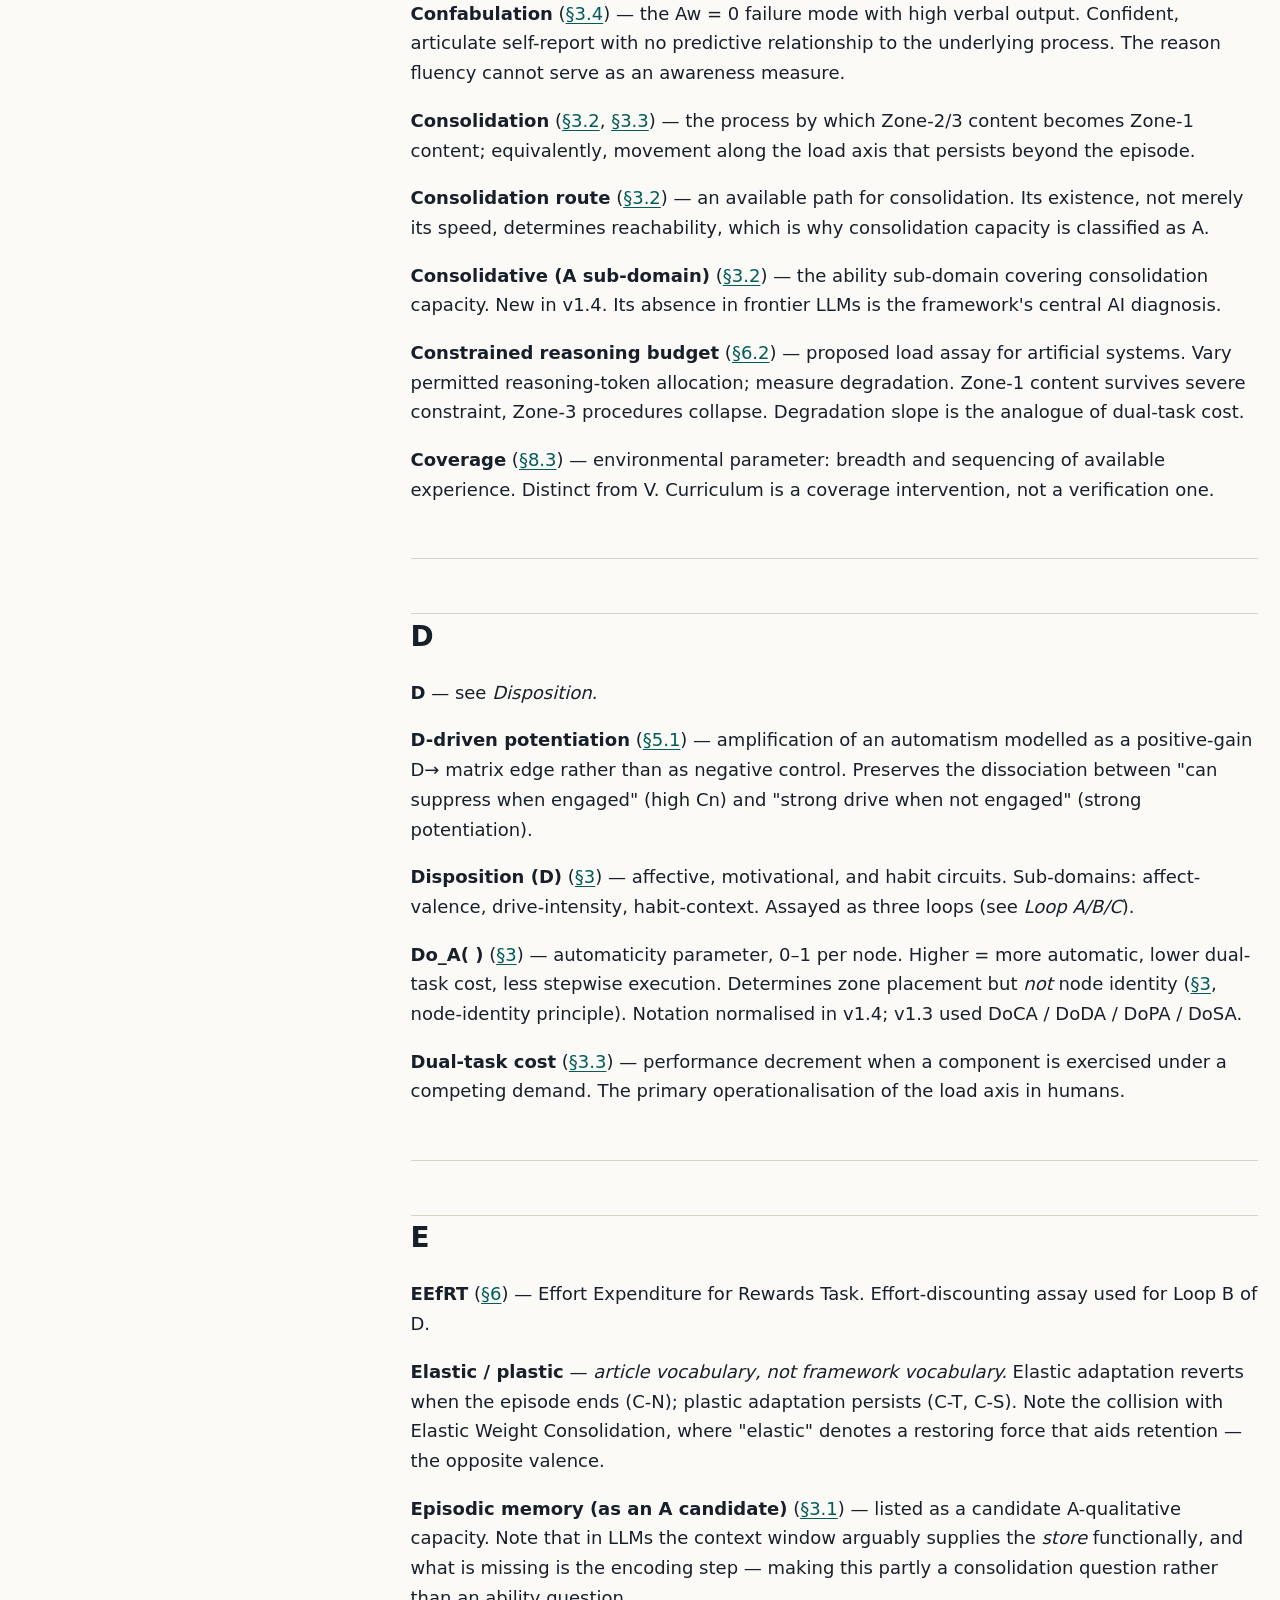
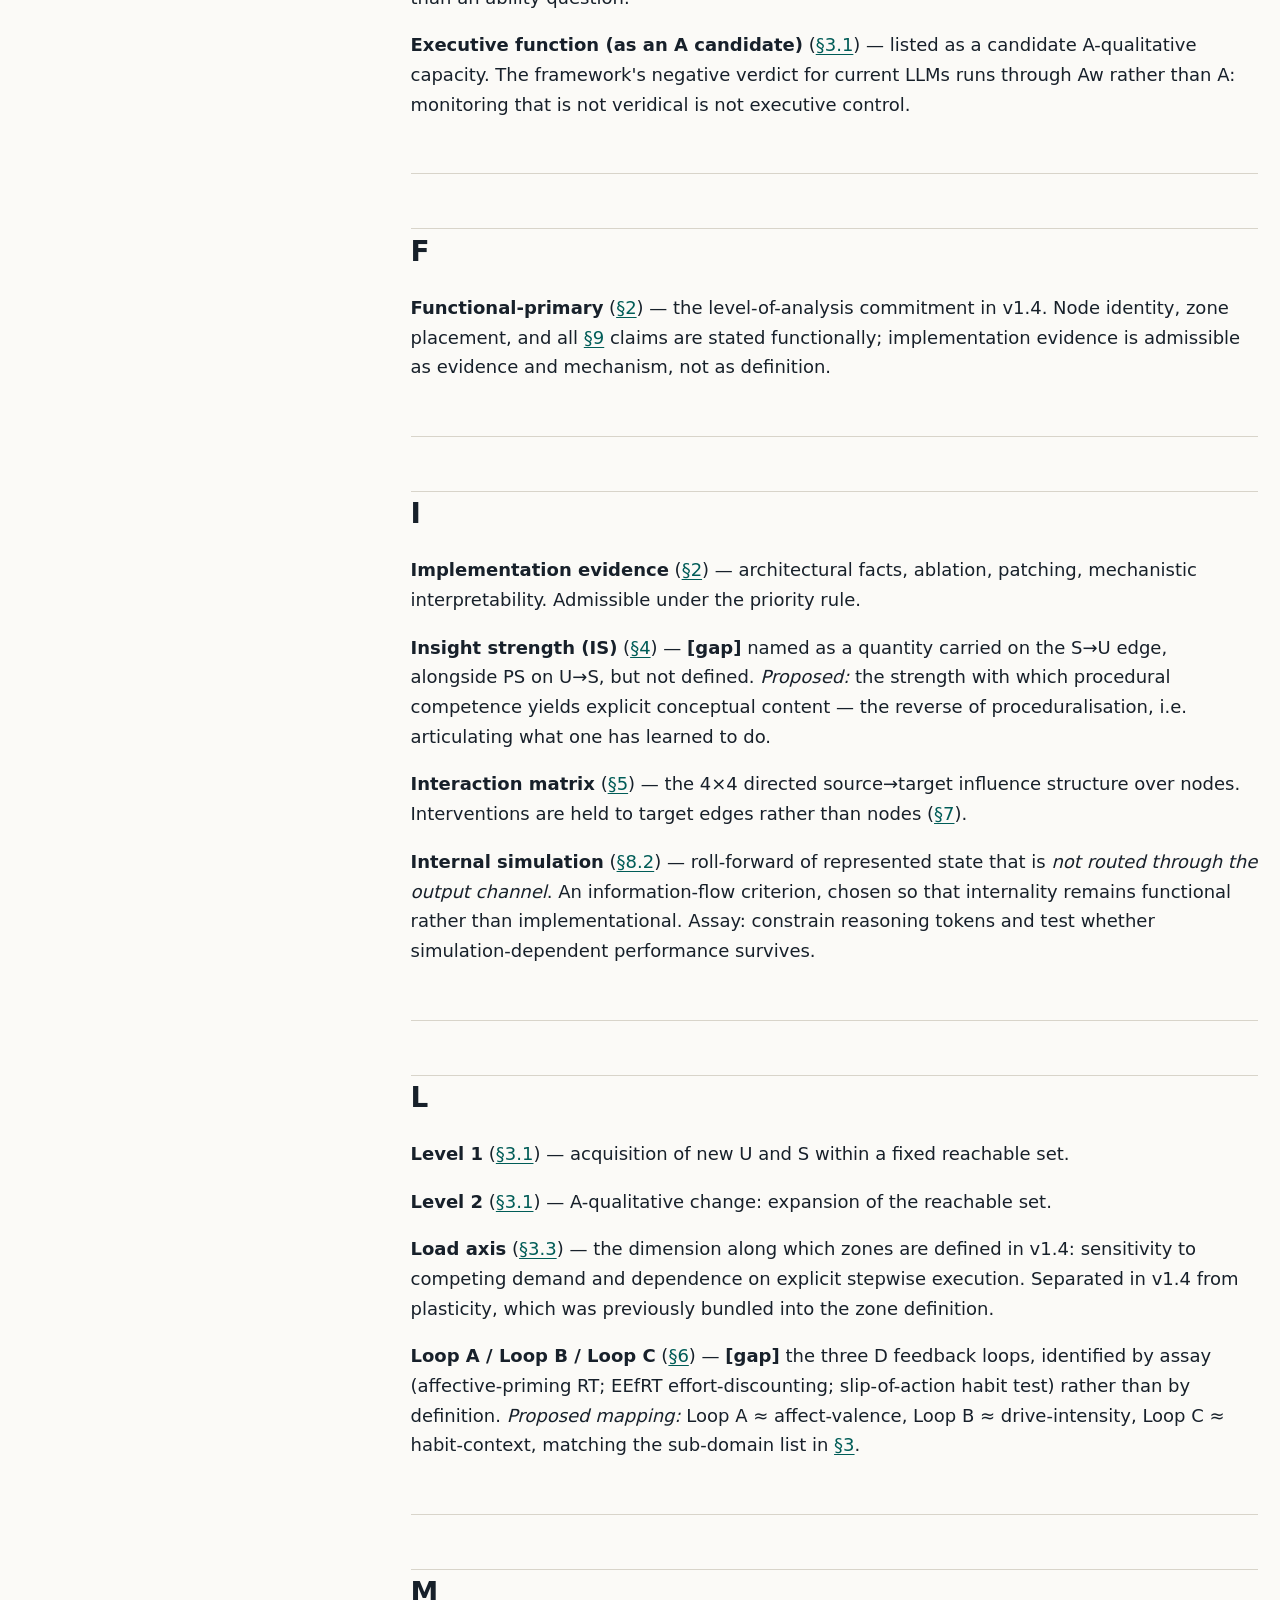
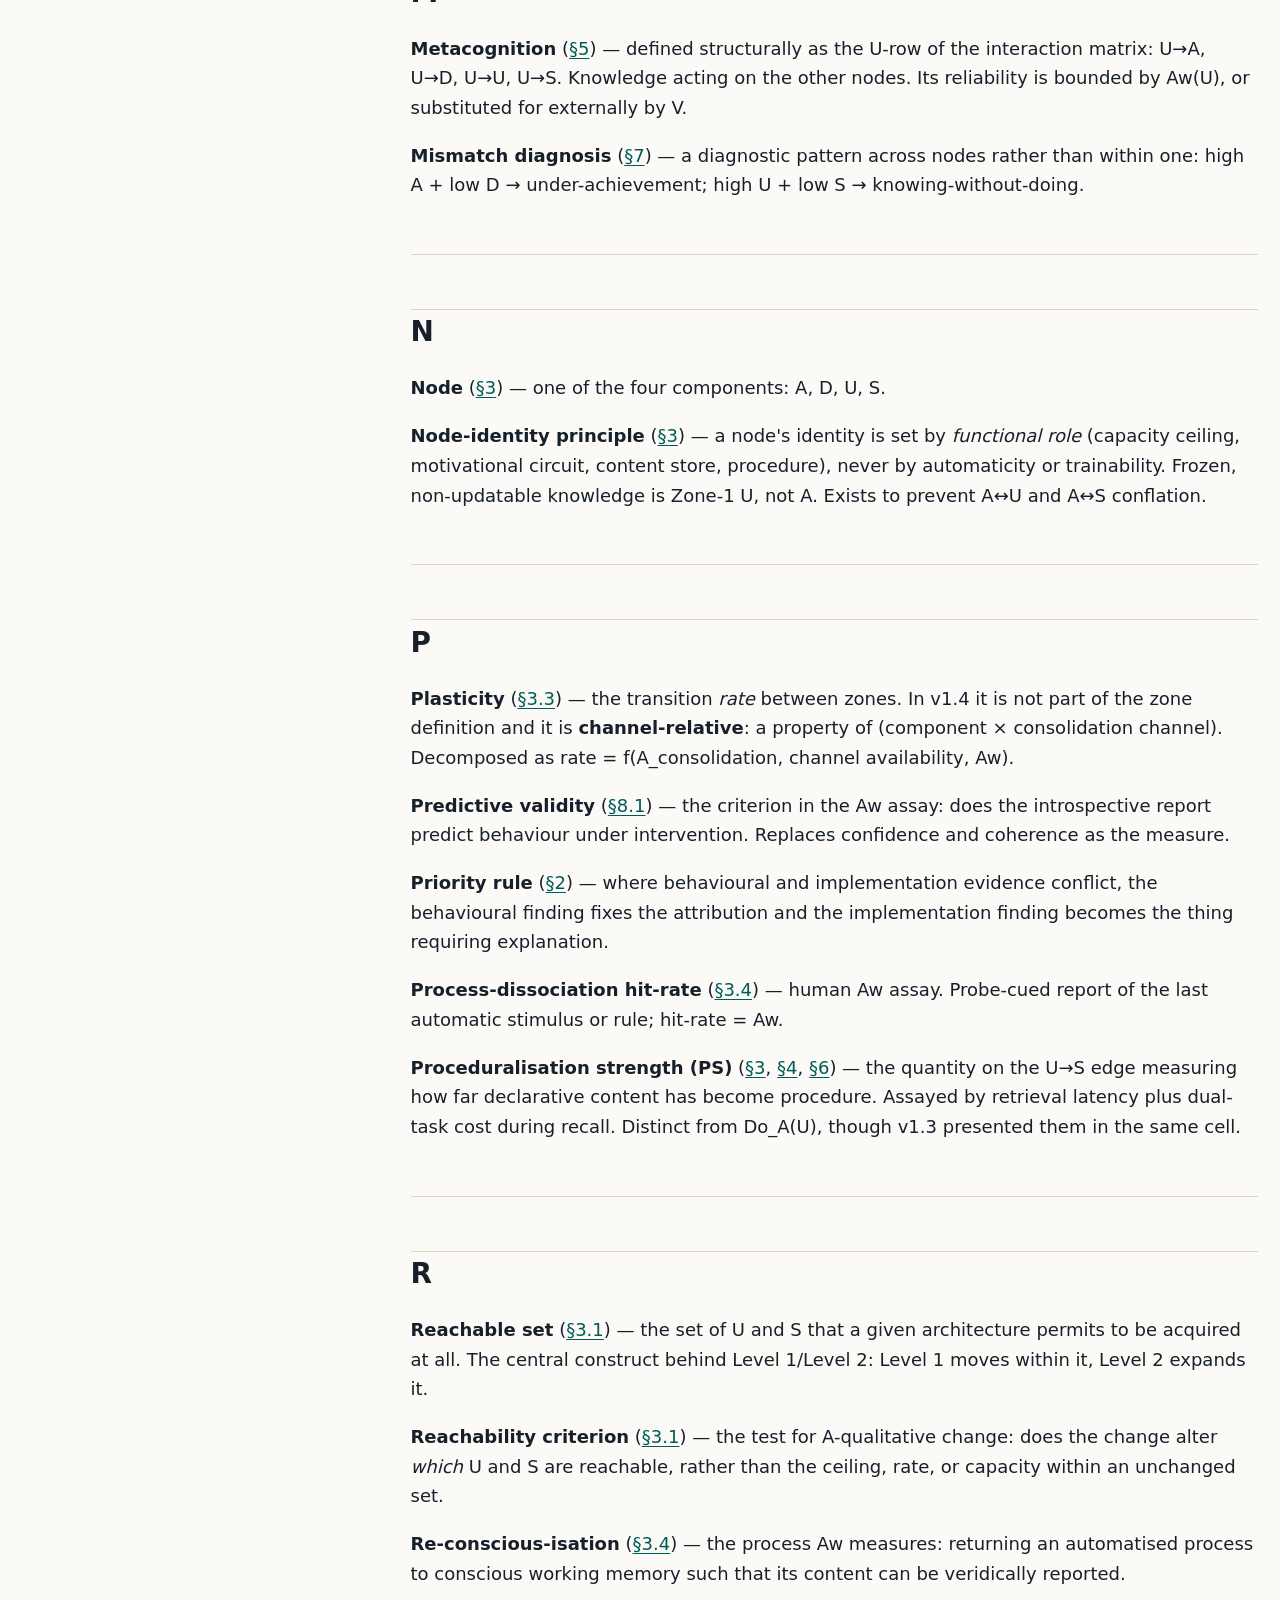
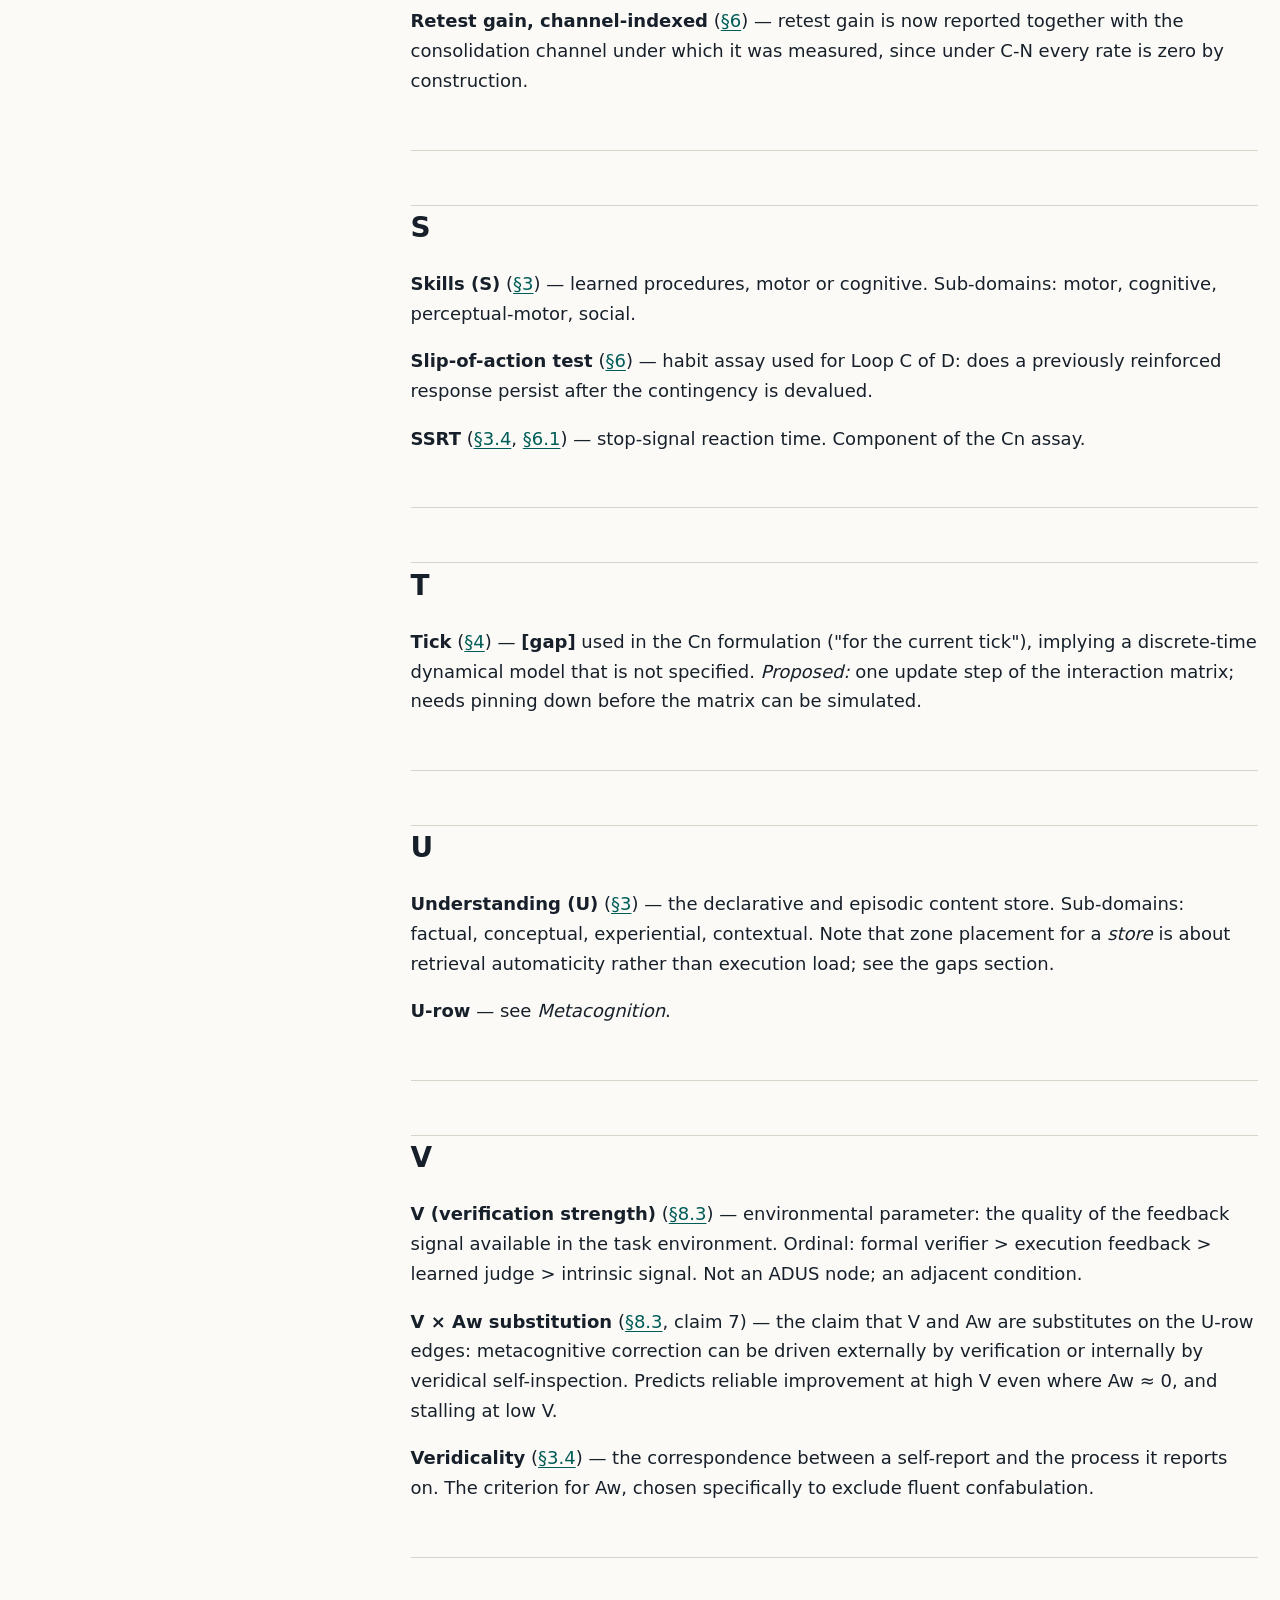
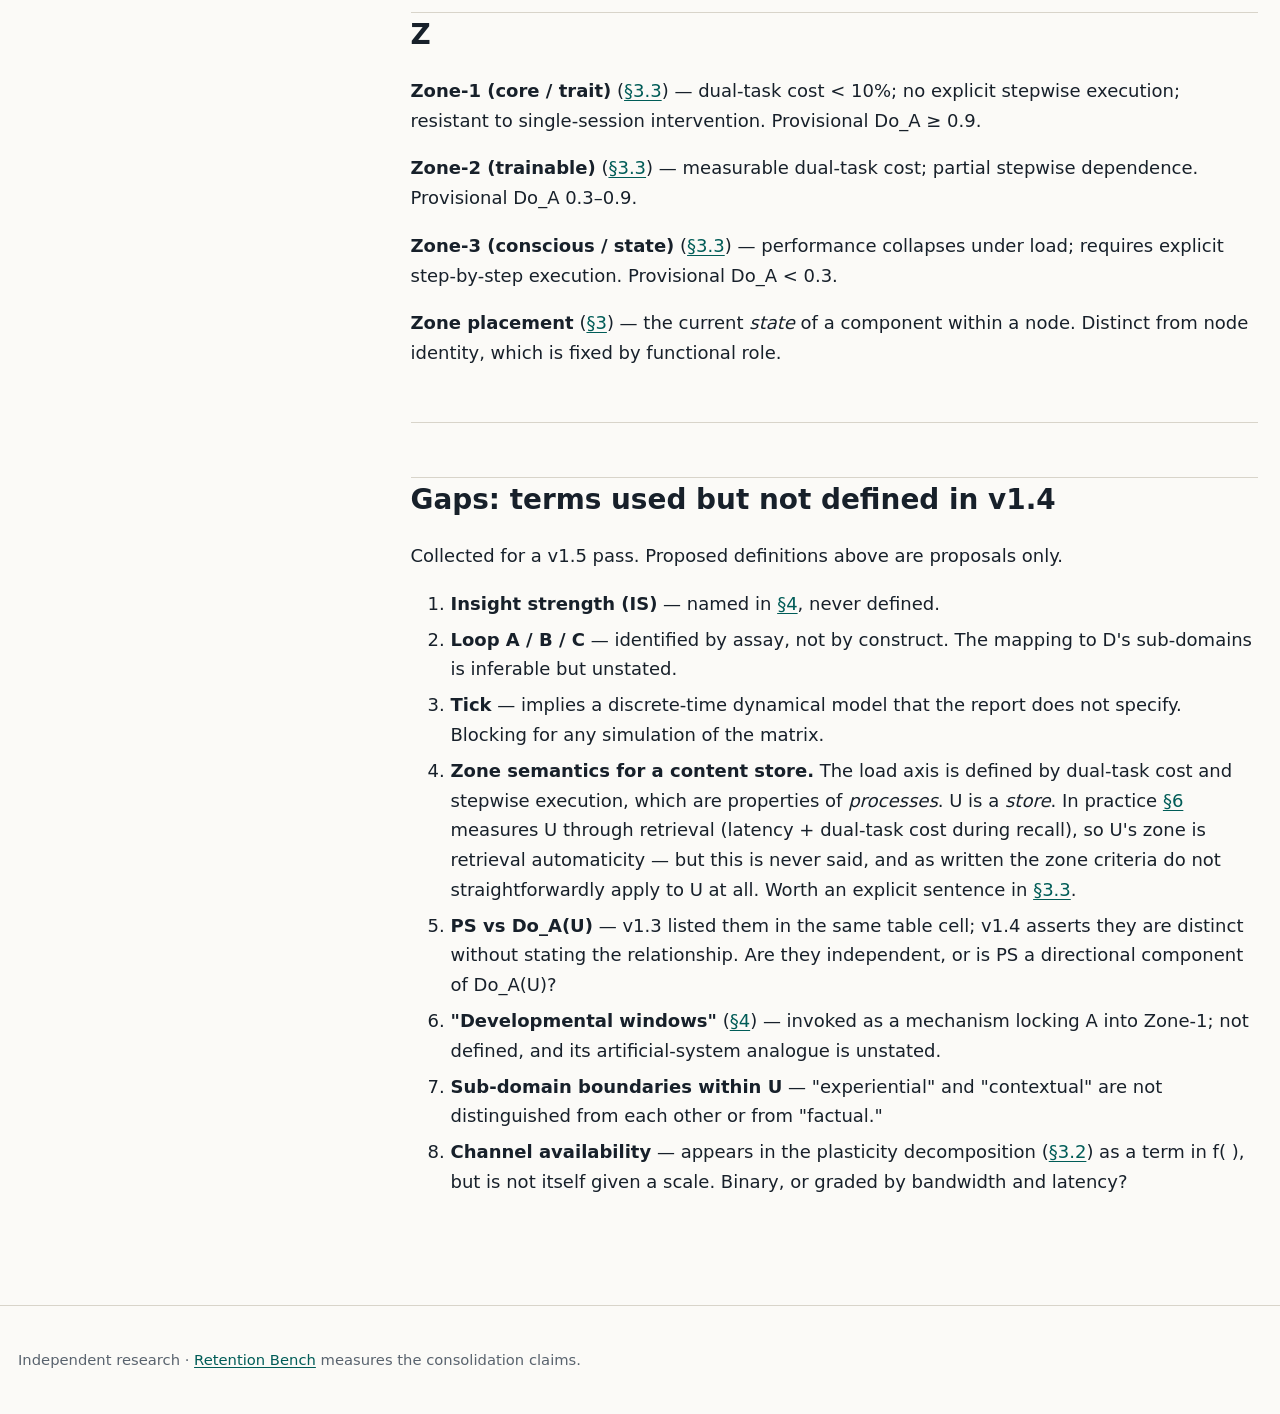
==== commit a54a5cb4: "docs: withdraw the claims explainer from the public site The page was written for the people buildin" ====
--- a/docs/glossary.html
+++ b/docs/glossary.html
@@ -9,7 +9,7 @@
 </head>
 <body>
   <a class="skip-link" href="#content">Skip to content</a>
-  <header class="site-header"><a class="brand" href="index.html">ADUS <span>v1.4</span></a><nav aria-label="Primary"><a href="index.html">Overview</a><a href="report.html">Technical report</a><a href="claims.html">The nine claims</a><a href="glossary.html" aria-current="page">Glossary</a></nav></header>
+  <header class="site-header"><a class="brand" href="index.html">ADUS <span>v1.4</span></a><nav aria-label="Primary"><a href="index.html">Overview</a><a href="report.html">Technical report</a><a href="glossary.html" aria-current="page">Glossary</a></nav></header>
   <div class="layout"><nav class="toc" aria-label="On this page"><h2>On this page</h2><ol><li class="toc-level-2"><a href="#reading-order">Reading order</a></li><li class="toc-level-2"><a href="#a">A</a></li><li class="toc-level-2"><a href="#c">C</a></li><li class="toc-level-2"><a href="#d">D</a></li><li class="toc-level-2"><a href="#e">E</a></li><li class="toc-level-2"><a href="#f">F</a></li><li class="toc-level-2"><a href="#i">I</a></li><li class="toc-level-2"><a href="#l">L</a></li><li class="toc-level-2"><a href="#m">M</a></li><li class="toc-level-2"><a href="#n">N</a></li><li class="toc-level-2"><a href="#p">P</a></li><li class="toc-level-2"><a href="#r">R</a></li><li class="toc-level-2"><a href="#s">S</a></li><li class="toc-level-2"><a href="#t">T</a></li><li class="toc-level-2"><a href="#u">U</a></li><li class="toc-level-2"><a href="#v">V</a></li><li class="toc-level-2"><a href="#z">Z</a></li><li class="toc-level-2"><a href="#gaps-terms-used-but-not-defined-in-v1-4">Gaps: terms used but not defined in v1.4</a></li></ol></nav><main id="content"><h1 id="adus-v1-4-glossary">ADUS v1.4 — Glossary<a class="permalink" href="#adus-v1-4-glossary" aria-label="Link to this section">#</a></h1>
 <p>Companion reference to <em>ADUS Framework – Technical Report (v1.4)</em>. Entries are alphabetical. Section §-references point to the technical report.</p>
 <p>Entries marked <strong>[gap]</strong> are terms the report uses without defining; a proposed definition is given, but it is a proposal, not a restatement. These are collected again in the final section.</p>
